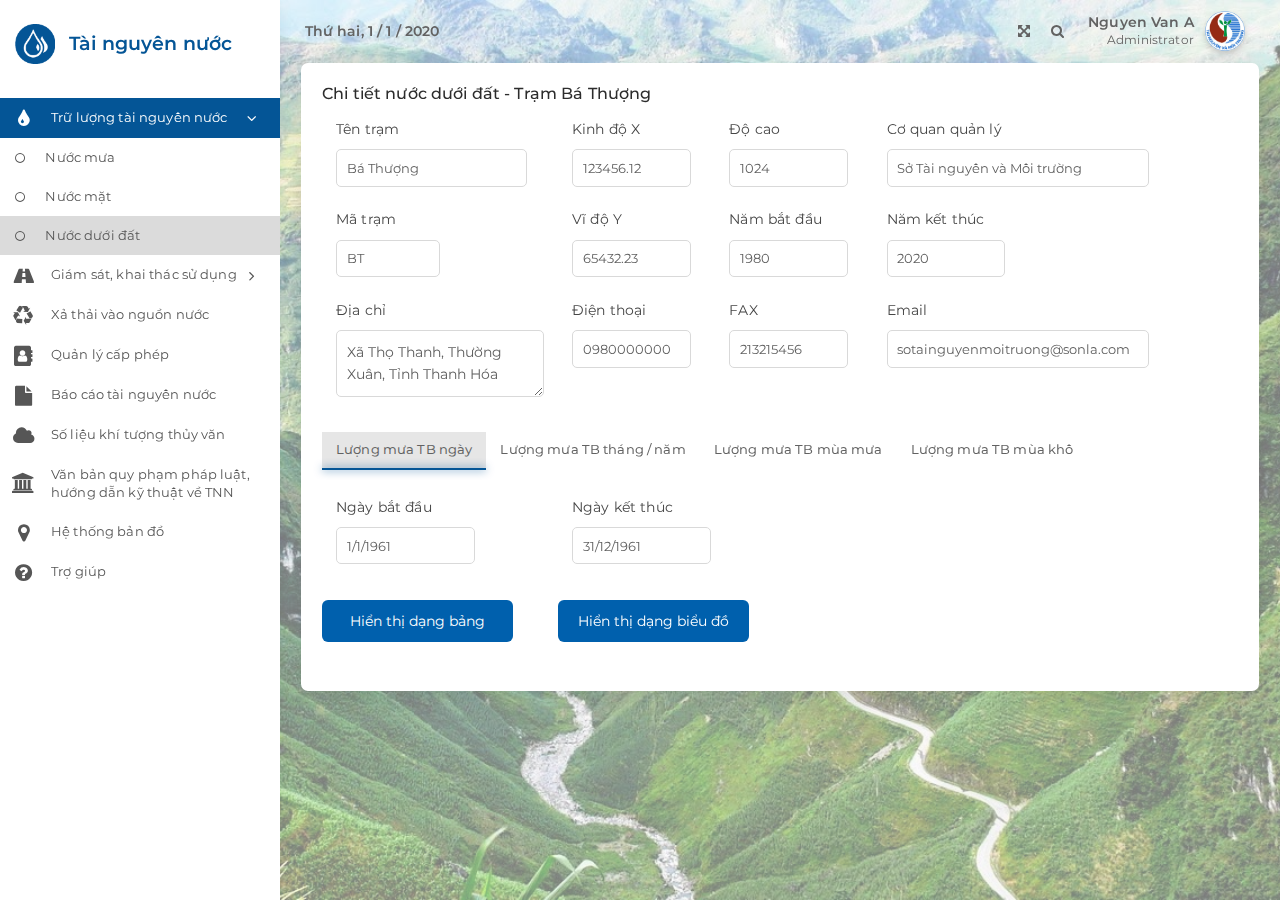
==== chi-tiet-nuoc-duoi-dat.html @ 254733c5 "Fix table, remove logo,..." ====
<html class="loaded" lang="en" data-textdirection="ltr" style="--vh:9px;"><!-- BEGIN: Head--><head>
    <meta http-equiv="Content-Type" content="text/html; charset=UTF-8">
    <meta http-equiv="X-UA-Compatible" content="IE=edge">
    <meta name="viewport" content="width=device-width, initial-scale=1.0, user-scalable=0, minimal-ui">
    <meta name="description" content="Vuexy admin is super flexible, powerful, clean &amp; modern responsive bootstrap 4 admin template with unlimited possibilities.">
    <meta name="keywords" content="admin template, Vuexy admin template, dashboard template, flat admin template, responsive admin template, web app">
    <meta name="author" content="PIXINVENT">
    <title>Tài nguyên nước | Hệ thống Quản lý giám sát, khai thác sử dụng tài nguyên và môi trường</title>
    <link rel="apple-touch-icon" href="./app-assets/images/ico/apple-icon-120.png">
    <link rel="shortcut icon" type="image/x-icon" href="./app-assets/images/ico/favicon.ico">
    <link href="https://fonts.googleapis.com/css?family=Montserrat:300,400,500,600" rel="stylesheet">

    <!-- BEGIN: Vendor CSS-->
    <link rel="stylesheet" type="text/css" href="./app-assets/vendors/css/vendors.min.css">
    <link rel="stylesheet" type="text/css" href="./app-assets/vendors/css/charts/apexcharts.css">
    <link rel="stylesheet" type="text/css" href="./app-assets/vendors/css/extensions/tether-theme-arrows.css">
    <link rel="stylesheet" type="text/css" href="./app-assets/vendors/css/extensions/tether.min.css">
    <link rel="stylesheet" type="text/css" href="./app-assets/vendors/css/extensions/shepherd-theme-default.css">
    <!-- END: Vendor CSS-->

    <!-- BEGIN: Theme CSS-->
    <link rel="stylesheet" type="text/css" href="./css/bootstrap.css">
    <link rel="stylesheet" type="text/css" href="./css/bootstrap-extended.css">
    <link rel="stylesheet" type="text/css" href="./css/colors.css">
    <link rel="stylesheet" type="text/css" href="./css/components.css">
    <link rel="stylesheet" type="text/css" href="./css/themes/dark-layout.css">
    <link rel="stylesheet" type="text/css" href="./css/themes/semi-dark-layout.css">

    <!-- BEGIN: Page CSS-->
    <link rel="stylesheet" type="text/css" href="./css/core/menu/menu-types/vertical-menu.css">
    <link rel="stylesheet" type="text/css" href="./css/core/colors/palette-gradient.css">
    <link rel="stylesheet" type="text/css" href="./css/pages/dashboard-analytics.css">
    <link rel="stylesheet" type="text/css" href="./css/pages/card-analytics.css">
    <link rel="stylesheet" type="text/css" href="./css/plugins/tour/tour.css">
    <!-- END: Page CSS-->

    <!-- BEGIN: Custom CSS-->
    <link rel="stylesheet" type="text/css" href="./assets/css/style.css">
    <!-- END: Custom CSS-->

    <!-- Fontawesome -->
    <link rel="stylesheet" href="https://cdnjs.cloudflare.com/ajax/libs/font-awesome/4.7.0/css/font-awesome.min.css">

    <style type="text/css">
        .main-menu-content:hover {
            overflow-y: overlay;
        }

        ::-webkit-scrollbar {
            width: 10px;
        }

        /* Handle */
        ::-webkit-scrollbar-thumb {
            background: gray;
            border-radius: 10px;
        }

        /* Handle on hover */
        ::-webkit-scrollbar-thumb:hover {
            background: gray;
        }

        .apexcharts-canvas {
            position: relative;
            user-select: none;
            /* cannot give overflow: hidden as it will crop tooltips which overflow outside chart area */
        }

        /* scrollbar is not visible by default for legend, hence forcing the visibility */
        .apexcharts-canvas ::-webkit-scrollbar {
            -webkit-appearance: none;
            width: 6px;
        }

        .apexcharts-canvas ::-webkit-scrollbar-thumb {
            border-radius: 4px;
            background-color: rgba(0, 0, 0, .5);
            box-shadow: 0 0 1px rgba(255, 255, 255, .5);
            -webkit-box-shadow: 0 0 1px rgba(255, 255, 255, .5);
        }

        .apexcharts-canvas.dark {
            background: #343F57;
        }

        .apexcharts-inner {
            position: relative;
        }

        .legend-mouseover-inactive {
            transition: 0.15s ease all;
            opacity: 0.20;
        }

        .apexcharts-series-collapsed {
            opacity: 0;
        }

        .apexcharts-gridline,
        .apexcharts-text {
            pointer-events: none;
        }

        .apexcharts-tooltip {
            border-radius: 5px;
            box-shadow: 2px 2px 6px -4px #999;
            cursor: default;
            font-size: 14px;
            left: 62px;
            opacity: 0;
            pointer-events: none;
            position: absolute;
            top: 20px;
            overflow: hidden;
            white-space: nowrap;
            z-index: 12;
            transition: 0.15s ease all;
        }

        .apexcharts-tooltip.light {
            border: 1px solid #e3e3e3;
            background: rgba(255, 255, 255, 0.96);
        }

        .apexcharts-tooltip.dark {
            color: #fff;
            background: rgba(30, 30, 30, 0.8);
        }

        .apexcharts-tooltip * {
            font-family: inherit;
        }

        .apexcharts-tooltip .apexcharts-marker,
        .apexcharts-area-series .apexcharts-area,
        .apexcharts-line {
            pointer-events: none;
        }

        .apexcharts-tooltip.active {
            opacity: 1;
            transition: 0.15s ease all;
        }

        .apexcharts-tooltip-title {
            padding: 6px;
            font-size: 15px;
            margin-bottom: 4px;
        }

        .apexcharts-tooltip.light .apexcharts-tooltip-title {
            background: #ECEFF1;
            border-bottom: 1px solid #ddd;
        }

        .apexcharts-tooltip.dark .apexcharts-tooltip-title {
            background: rgba(0, 0, 0, 0.7);
            border-bottom: 1px solid #333;
        }

        .apexcharts-tooltip-text-value,
        .apexcharts-tooltip-text-z-value {
            display: inline-block;
            font-weight: 600;
            margin-left: 5px;
        }

        .apexcharts-tooltip-text-z-label:empty,
        .apexcharts-tooltip-text-z-value:empty {
            display: none;
        }

        .apexcharts-tooltip-text-value,
        .apexcharts-tooltip-text-z-value {
            font-weight: 600;
        }

        .apexcharts-tooltip-marker {
            width: 12px;
            height: 12px;
            position: relative;
            top: 0px;
            margin-right: 10px;
            border-radius: 50%;
        }

        .apexcharts-tooltip-series-group {
            padding: 0 10px;
            display: none;
            text-align: left;
            justify-content: left;
            align-items: center;
        }

        .apexcharts-tooltip-series-group.active .apexcharts-tooltip-marker {
            opacity: 1;
        }

        .apexcharts-tooltip-series-group.active,
        .apexcharts-tooltip-series-group:last-child {
            padding-bottom: 4px;
        }

        .apexcharts-tooltip-series-group-hidden {
            opacity: 0;
            height: 0;
            line-height: 0;
            padding: 0 !important;
        }

        .apexcharts-tooltip-y-group {
            padding: 6px 0 5px;
        }

        .apexcharts-tooltip-candlestick {
            padding: 4px 8px;
        }

        .apexcharts-tooltip-candlestick>div {
            margin: 4px 0;
        }

        .apexcharts-tooltip-candlestick span.value {
            font-weight: bold;
        }

        .apexcharts-tooltip-rangebar {
            padding: 5px 8px;
        }

        .apexcharts-tooltip-rangebar .category {
            font-weight: 600;
            color: #777;
        }

        .apexcharts-tooltip-rangebar .series-name {
            font-weight: bold;
            display: block;
            margin-bottom: 5px;
        }

        .apexcharts-xaxistooltip {
            opacity: 0;
            padding: 9px 10px;
            pointer-events: none;
            color: #373d3f;
            font-size: 13px;
            text-align: center;
            border-radius: 2px;
            position: absolute;
            z-index: 10;
            background: #ECEFF1;
            border: 1px solid #90A4AE;
            transition: 0.15s ease all;
        }

        .apexcharts-xaxistooltip.dark {
            background: rgba(0, 0, 0, 0.7);
            border: 1px solid rgba(0, 0, 0, 0.5);
            color: #fff;
        }

        .apexcharts-xaxistooltip:after,
        .apexcharts-xaxistooltip:before {
            left: 50%;
            border: solid transparent;
            content: " ";
            height: 0;
            width: 0;
            position: absolute;
            pointer-events: none;
        }

        .apexcharts-xaxistooltip:after {
            border-color: rgba(236, 239, 241, 0);
            border-width: 6px;
            margin-left: -6px;
        }

        .apexcharts-xaxistooltip:before {
            border-color: rgba(144, 164, 174, 0);
            border-width: 7px;
            margin-left: -7px;
        }

        .apexcharts-xaxistooltip-bottom:after,
        .apexcharts-xaxistooltip-bottom:before {
            bottom: 100%;
        }

        .apexcharts-xaxistooltip-top:after,
        .apexcharts-xaxistooltip-top:before {
            top: 100%;
        }

        .apexcharts-xaxistooltip-bottom:after {
            border-bottom-color: #ECEFF1;
        }

        .apexcharts-xaxistooltip-bottom:before {
            border-bottom-color: #90A4AE;
        }

        .apexcharts-xaxistooltip-bottom.dark:after {
            border-bottom-color: rgba(0, 0, 0, 0.5);
        }

        .apexcharts-xaxistooltip-bottom.dark:before {
            border-bottom-color: rgba(0, 0, 0, 0.5);
        }

        .apexcharts-xaxistooltip-top:after {
            border-top-color: #ECEFF1
        }

        .apexcharts-xaxistooltip-top:before {
            border-top-color: #90A4AE;
        }

        .apexcharts-xaxistooltip-top.dark:after {
            border-top-color: rgba(0, 0, 0, 0.5);
        }

        .apexcharts-xaxistooltip-top.dark:before {
            border-top-color: rgba(0, 0, 0, 0.5);
        }


        .apexcharts-xaxistooltip.active {
            opacity: 1;
            transition: 0.15s ease all;
        }

        .apexcharts-yaxistooltip {
            opacity: 0;
            padding: 4px 10px;
            pointer-events: none;
            color: #373d3f;
            font-size: 13px;
            text-align: center;
            border-radius: 2px;
            position: absolute;
            z-index: 10;
            background: #ECEFF1;
            border: 1px solid #90A4AE;
        }

        .apexcharts-yaxistooltip.dark {
            background: rgba(0, 0, 0, 0.7);
            border: 1px solid rgba(0, 0, 0, 0.5);
            color: #fff;
        }

        .apexcharts-yaxistooltip:after,
        .apexcharts-yaxistooltip:before {
            top: 50%;
            border: solid transparent;
            content: " ";
            height: 0;
            width: 0;
            position: absolute;
            pointer-events: none;
        }

        .apexcharts-yaxistooltip:after {
            border-color: rgba(236, 239, 241, 0);
            border-width: 6px;
            margin-top: -6px;
        }

        .apexcharts-yaxistooltip:before {
            border-color: rgba(144, 164, 174, 0);
            border-width: 7px;
            margin-top: -7px;
        }

        .apexcharts-yaxistooltip-left:after,
        .apexcharts-yaxistooltip-left:before {
            left: 100%;
        }

        .apexcharts-yaxistooltip-right:after,
        .apexcharts-yaxistooltip-right:before {
            right: 100%;
        }

        .apexcharts-yaxistooltip-left:after {
            border-left-color: #ECEFF1;
        }

        .apexcharts-yaxistooltip-left:before {
            border-left-color: #90A4AE;
        }

        .apexcharts-yaxistooltip-left.dark:after {
            border-left-color: rgba(0, 0, 0, 0.5);
        }

        .apexcharts-yaxistooltip-left.dark:before {
            border-left-color: rgba(0, 0, 0, 0.5);
        }

        .apexcharts-yaxistooltip-right:after {
            border-right-color: #ECEFF1;
        }

        .apexcharts-yaxistooltip-right:before {
            border-right-color: #90A4AE;
        }

        .apexcharts-yaxistooltip-right.dark:after {
            border-right-color: rgba(0, 0, 0, 0.5);
        }

        .apexcharts-yaxistooltip-right.dark:before {
            border-right-color: rgba(0, 0, 0, 0.5);
        }

        .apexcharts-yaxistooltip.active {
            opacity: 1;
        }

        .apexcharts-yaxistooltip-hidden {
            display: none;
        }

        .apexcharts-xcrosshairs,
        .apexcharts-ycrosshairs {
            pointer-events: none;
            opacity: 0;
            transition: 0.15s ease all;
        }

        .apexcharts-xcrosshairs.active,
        .apexcharts-ycrosshairs.active {
            opacity: 1;
            transition: 0.15s ease all;
        }

        .apexcharts-ycrosshairs-hidden {
            opacity: 0;
        }

        .apexcharts-zoom-rect {
            pointer-events: none;
        }

        .apexcharts-selection-rect {
            cursor: move;
        }

        .svg_select_points,
        .svg_select_points_rot {
            opacity: 0;
            visibility: hidden;
        }

        .svg_select_points_l,
        .svg_select_points_r {
            cursor: ew-resize;
            opacity: 1;
            visibility: visible;
            fill: #888;
        }

        .apexcharts-canvas.zoomable .hovering-zoom {
            cursor: crosshair
        }

        .apexcharts-canvas.zoomable .hovering-pan {
            cursor: move
        }

        .apexcharts-xaxis,
        .apexcharts-yaxis {
            pointer-events: none;
        }

        .apexcharts-zoom-icon,
        .apexcharts-zoom-in-icon,
        .apexcharts-zoom-out-icon,
        .apexcharts-reset-zoom-icon,
        .apexcharts-pan-icon,
        .apexcharts-selection-icon,
        .apexcharts-menu-icon,
        .apexcharts-toolbar-custom-icon {
            cursor: pointer;
            width: 20px;
            height: 20px;
            line-height: 24px;
            color: #6E8192;
            text-align: center;
        }


        .apexcharts-zoom-icon svg,
        .apexcharts-zoom-in-icon svg,
        .apexcharts-zoom-out-icon svg,
        .apexcharts-reset-zoom-icon svg,
        .apexcharts-menu-icon svg {
            fill: #6E8192;
        }

        .apexcharts-selection-icon svg {
            fill: #444;
            transform: scale(0.76)
        }

        .dark .apexcharts-zoom-icon svg,
        .dark .apexcharts-zoom-in-icon svg,
        .dark .apexcharts-zoom-out-icon svg,
        .dark .apexcharts-reset-zoom-icon svg,
        .dark .apexcharts-pan-icon svg,
        .dark .apexcharts-selection-icon svg,
        .dark .apexcharts-menu-icon svg,
        .dark .apexcharts-toolbar-custom-icon svg {
            fill: #f3f4f5;
        }

        .apexcharts-canvas .apexcharts-zoom-icon.selected svg,
        .apexcharts-canvas .apexcharts-selection-icon.selected svg,
        .apexcharts-canvas .apexcharts-reset-zoom-icon.selected svg {
            fill: #008FFB;
        }

        .light .apexcharts-selection-icon:not(.selected):hover svg,
        .light .apexcharts-zoom-icon:not(.selected):hover svg,
        .light .apexcharts-zoom-in-icon:hover svg,
        .light .apexcharts-zoom-out-icon:hover svg,
        .light .apexcharts-reset-zoom-icon:hover svg,
        .light .apexcharts-menu-icon:hover svg {
            fill: #333;
        }

        .apexcharts-selection-icon,
        .apexcharts-menu-icon {
            position: relative;
        }

        .apexcharts-reset-zoom-icon {
            margin-left: 5px;
        }

        .apexcharts-zoom-icon,
        .apexcharts-reset-zoom-icon,
        .apexcharts-menu-icon {
            transform: scale(0.85);
        }

        .apexcharts-zoom-in-icon,
        .apexcharts-zoom-out-icon {
            transform: scale(0.7)
        }

        .apexcharts-zoom-out-icon {
            margin-right: 3px;
        }

        .apexcharts-pan-icon {
            transform: scale(0.62);
            position: relative;
            left: 1px;
            top: 0px;
        }

        .apexcharts-pan-icon svg {
            fill: #fff;
            stroke: #6E8192;
            stroke-width: 2;
        }

        .apexcharts-pan-icon.selected svg {
            stroke: #008FFB;
        }

        .apexcharts-pan-icon:not(.selected):hover svg {
            stroke: #333;
        }

        .apexcharts-toolbar {
            position: absolute;
            z-index: 11;
            top: 0px;
            right: 3px;
            max-width: 176px;
            text-align: right;
            border-radius: 3px;
            padding: 0px 6px 2px 6px;
            display: flex;
            justify-content: space-between;
            align-items: center;
        }

        .apexcharts-toolbar svg {
            pointer-events: none;
        }

        .apexcharts-menu {
            background: #fff;
            position: absolute;
            top: 100%;
            border: 1px solid #ddd;
            border-radius: 3px;
            padding: 3px;
            right: 10px;
            opacity: 0;
            min-width: 110px;
            transition: 0.15s ease all;
            pointer-events: none;
        }

        .apexcharts-menu.open {
            opacity: 1;
            pointer-events: all;
            transition: 0.15s ease all;
        }

        .apexcharts-menu-item {
            padding: 6px 7px;
            font-size: 12px;
            cursor: pointer;
        }

        .light .apexcharts-menu-item:hover {
            background: #eee;
        }

        .dark .apexcharts-menu {
            background: rgba(0, 0, 0, 0.7);
            color: #fff;
        }

        @media screen and (min-width: 768px) {
            .apexcharts-toolbar {
                /*opacity: 0;*/
            }

            .apexcharts-canvas:hover .apexcharts-toolbar {
                opacity: 1;
            }
        }

        .apexcharts-datalabel.hidden {
            opacity: 0;
        }

        .apexcharts-pie-label,
        .apexcharts-datalabel,
        .apexcharts-datalabel-label,
        .apexcharts-datalabel-value {
            cursor: default;
            pointer-events: none;
        }

        .apexcharts-pie-label-delay {
            opacity: 0;
            animation-name: opaque;
            animation-duration: 0.3s;
            animation-fill-mode: forwards;
            animation-timing-function: ease;
        }

        .apexcharts-canvas .hidden {
            opacity: 0;
        }

        .apexcharts-hide .apexcharts-series-points {
            opacity: 0;
        }

        .apexcharts-area-series .apexcharts-series-markers .apexcharts-marker.no-pointer-events,
        .apexcharts-line-series .apexcharts-series-markers .apexcharts-marker.no-pointer-events,
        .apexcharts-radar-series path,
        .apexcharts-radar-series polygon {
            pointer-events: none;
        }

        /* markers */

        .apexcharts-marker {
            transition: 0.15s ease all;
        }

        @keyframes opaque {
            0% {
                opacity: 0;
            }

            100% {
                opacity: 1;
            }
        }
    </style>
    <style type="text/css">
        @keyframes resizeanim {
            from {
                opacity: 0;
            }

            to {
                opacity: 0;
            }
        }

        .resize-triggers {
            animation: 1ms resizeanim;
            visibility: hidden;
            opacity: 0;
        }

        .resize-triggers,
        .resize-triggers>div,
        .contract-trigger:before {
            content: " ";
            display: block;
            position: absolute;
            top: 0;
            left: 0;
            height: 100%;
            width: 100%;
            overflow: hidden;
        }

        .resize-triggers>div {
            background: #eee;
            overflow: auto;
        }

        .contract-trigger:before {
            width: 200%;
            height: 200%;
        }
    </style>
<!-- Code injected by live-server -->
<script type="text/javascript">
	// <![CDATA[  <-- For SVG support
	if ('WebSocket' in window) {
		(function () {
			function refreshCSS() {
				var sheets = [].slice.call(document.getElementsByTagName("link"));
				var head = document.getElementsByTagName("head")[0];
				for (var i = 0; i < sheets.length; ++i) {
					var elem = sheets[i];
					var parent = elem.parentElement || head;
					parent.removeChild(elem);
					var rel = elem.rel;
					if (elem.href && typeof rel != "string" || rel.length == 0 || rel.toLowerCase() == "stylesheet") {
						var url = elem.href.replace(/(&|\?)_cacheOverride=\d+/, '');
						elem.href = url + (url.indexOf('?') >= 0 ? '&' : '?') + '_cacheOverride=' + (new Date().valueOf());
					}
					parent.appendChild(elem);
				}
			}
			var protocol = window.location.protocol === 'http:' ? 'ws://' : 'wss://';
			var address = protocol + window.location.host + window.location.pathname + '/ws';
			var socket = new WebSocket(address);
			socket.onmessage = function (msg) {
				if (msg.data == 'reload') window.location.reload();
				else if (msg.data == 'refreshcss') refreshCSS();
			};
			if (sessionStorage && !sessionStorage.getItem('IsThisFirstTime_Log_From_LiveServer')) {
				console.log('Live reload enabled.');
				sessionStorage.setItem('IsThisFirstTime_Log_From_LiveServer', true);
			}
		})();
	}
	else {
		console.error('Upgrade your browser. This Browser is NOT supported WebSocket for Live-Reloading.');
	}
	// ]]>
</script></head>
<!-- END: Head-->

<!-- BEGIN: Body-->

<body class="vertical-layout 2-columns navbar-floating footer-static shepherd-active pace-done menu-expanded vertical-menu-modern" data-open="click" data-menu="vertical-menu-modern" data-col="2-columns" data-gr-c-s-loaded="true" data-shepherd-active-tour="tour--1" data-shepherd-step="step-1" cz-shortcut-listen="true"><div class="pace  pace-inactive"><div class="pace-progress" data-progress-text="100%" data-progress="99" style="transform: translate3d(100%, 0px, 0px);">
  <div class="pace-progress-inner"></div>
</div>
<div class="pace-activity"></div></div>
    <div class="pace  pace-inactive">
        <div class="pace-progress" data-progress-text="100%" data-progress="99" style="transform: translate3d(100%, 0px, 0px);">
            <div class="pace-progress-inner"></div>
        </div>
        <div class="pace-activity"></div>
    </div>

    <!-- BEGIN: Header-->
    <nav class="header-navbar navbar-expand-lg navbar navbar-with-menu floating-nav navbar-light navbar-shadow">
        <div class="navbar-wrapper">
            <div class="navbar-container content">
                <div class="navbar-collapse" id="navbar-mobile">
                    <div class="mr-auto float-left bookmark-wrapper d-flex align-items-center">
                        <ul class="nav navbar-nav">
                            <div class="user-nav d-sm-flex d-none">
                                <span class="user-name text-bold-600">Thứ hai, 1 / 1 / 2020</span>
                            </div>
                        </ul>
                    </div>
                    <ul class="nav navbar-nav float-right">
                        <li class="nav-item d-none d-lg-block"><a class="nav-link nav-link-expand"><i class="fa fa-arrows-alt" aria-hidden="true"></i></a></li>
                        <li class="nav-item nav-search"><a class="nav-link nav-link-search"><i class="fa fa-search" aria-hidden="true"></i></a>
                            <div class="search-input">
                                <div class="search-input-icon"><i class="feather icon-search primary"></i></div>
                                <input class="input" type="text" placeholder="Explore Vuexy..." tabindex="-1" data-search="template-list">
                                <div class="search-input-close"><i class="feather icon-x"></i></div>
                                <ul class="search-list search-list-main ps">
                                    <div class="ps__rail-x" style="left: 0px; bottom: 0px;">
                                        <div class="ps__thumb-x" tabindex="0" style="left: 0px; width: 0px;"></div>
                                    </div>
                                    <div class="ps__rail-y" style="top: 0px; right: 0px;">
                                        <div class="ps__thumb-y" tabindex="0" style="top: 0px; height: 0px;"></div>
                                    </div>
                                <div class="ps__rail-x" style="left: 0px; bottom: 0px;"><div class="ps__thumb-x" tabindex="0" style="left: 0px; width: 0px;"></div></div><div class="ps__rail-y" style="top: 0px; right: 0px;"><div class="ps__thumb-y" tabindex="0" style="top: 0px; height: 0px;"></div></div></ul>
                            </div>
                        </li>
                        <li class="dropdown dropdown-user nav-item"><a class="dropdown-toggle nav-link dropdown-user-link" href="#" data-toggle="dropdown">
                                <div class="user-nav d-sm-flex d-none"><span class="user-name text-bold-600">Nguyen Van
                                        A</span><span class="user-status">Administrator</span></div><span><img class="round" src="./images/logo-tnmt.png" alt="avatar" height="40" width="40"></span>
                            </a>
                            <div class="dropdown-menu dropdown-menu-right"><a class="dropdown-item" href="page-user-profile.html"><i class="feather icon-user"></i> Edit Profile</a><a class="dropdown-item" href="app-email.html"><i class="feather icon-mail"></i> My
                                    Inbox</a><a class="dropdown-item" href="app-todo.html"><i class="feather icon-check-square"></i> Task</a><a class="dropdown-item" href="app-chat.html"><i class="feather icon-message-square"></i> Chats</a>
                                <div class="dropdown-divider"></div><a class="dropdown-item" href="auth-login.html"><i class="feather icon-power"></i> Logout</a>
                            </div>
                        </li>
                    </ul>
                </div>
            </div>
        </div>
    </nav>
    <!-- END: Header-->


    <!-- BEGIN: Main Menu-->
    <div class="main-menu menu-fixed menu-light menu-accordion menu-shadow expanded" data-scroll-to-active="true" style="touch-action: none; user-select: none; -webkit-user-drag: none; -webkit-tap-highlight-color: rgba(0, 0, 0, 0);">
        <div class="navbar-header expanded">
            <ul class="nav navbar-nav flex-row">
                <li class="nav-item mr-auto"><a class="navbar-brand" href="tai-nguyen-nuoc.html">
                        <div class="brand-logo"></div>
                        <h2 class="brand-text mb-0">Tài nguyên nước</h2>
                    </a></li>
            </ul>
        </div>
        <div class="shadow-bottom"></div>
        <div class="main-menu-content ps ps--active-y">
            <ul class="navigation navigation-main mt-2" id="main-menu-navigation" data-menu="menu-navigation">
                <li class="nav-item has-sub active open">
                    <a href="#"><i class="fa fa-tint" aria-hidden="true"></i><span class="menu-title" data-i18n="Chat">Trữ lượng tài nguyên nước</span></a>
                    <ul class="menu-content">
                        <li class="is-shown"><a href="tru-luong-tai-nguyen-nuoc-mua.html"><i class="feather icon-circle"></i><span class="menu-item" data-i18n="Shop">Nước mưa</span></a>
                        </li>
                        <li class="is-shown"><a href="tru-luong-tai-nguyen-nuoc-mat.html"><i class="feather icon-circle"></i><span class="menu-item" data-i18n="Details">Nước mặt</span></a>
                        </li>
                        <li class="is-shown active"><a href="tru-luong-tai-nguyen-nuoc-duoi-dat.html"><i class="feather icon-circle"></i><span class="menu-item" data-i18n="Wish List">Nước dưới đất</span></a>
                        </li>
                    </ul>
                </li>
                <li class="nav-item has-sub">
                    <a href="#"><i class="fa fa-road" aria-hidden="true"></i><span class="menu-title" data-i18n="Email">Giám sát, khai thác sử dụng</span></a>
                    <ul class="menu-content">
                        <li class="is-shown"><a href="#"><i class="feather icon-circle"></i><span class="menu-item" data-i18n="Shop">Sub menu 1</span></a>
                        </li>
                        <li class="is-shown"><a href="#"><i class="feather icon-circle"></i><span class="menu-item" data-i18n="Details">Sub menu 2</span></a>
                        </li>
                        <li class="is-shown"><a href="#"><i class="feather icon-circle"></i><span class="menu-item" data-i18n="Wish List">Sub menu 3</span></a>
                        </li>
                    </ul>
                </li>
                <li class="nav-item"><a href="app-calender.html"><i class="fa fa-recycle" aria-hidden="true"></i><span class="menu-title" data-i18n="Calender">Xả thải vào nguồn nước</span></a>
                </li>
                <li class="nav-item"><a href="colors.html"><i class="fa fa-address-book" aria-hidden="true"></i><span class="menu-title" data-i18n="Colors">Quản lý cấp phép</span></a>
                </li>
                <li class="nav-item"><a href="form-layout.html"><i class="fa fa-file" aria-hidden="true"></i><span class="menu-title" data-i18n="Form Layout">Báo cáo tài nguyên nước</span></a>
                </li>
                <li class="nav-item"><a href="form-wizard.html"><i class="fa fa-cloud" aria-hidden="true"></i><span class="menu-title" data-i18n="Form Wizard">Số liệu khí tượng thủy văn</span></a>
                </li>
                <li class="nav-item"><a href="form-validation.html"><i class="fa fa-university" aria-hidden="true" style="line-height: 35px;"></i><span class="menu-title" data-i18n="Form Validation">Văn bản quy phạm pháp luật,<br> hướng dẫn kỹ thuật về TNN</span></a>
                </li>
                <li class="nav-item"><a href="form-wizard.html"><i class="fa fa-map-marker" aria-hidden="true"></i><span class="menu-title" data-i18n="Form Wizard">Hệ thống bản đồ</span></a>
                </li>
                <li class="nav-item"><a href="form-wizard.html"><i class="fa fa-question-circle" aria-hidden="true"></i><span class="menu-title" data-i18n="Form Wizard">Trợ giúp</span></a>
                </li>
            </ul>
        <div class="ps__rail-x" style="left: 0px; bottom: 0px;"><div class="ps__thumb-x" tabindex="0" style="left: 0px; width: 0px;"></div></div><div class="ps__rail-y" style="top: 0px; height: 816px; right: 0px;"><div class="ps__thumb-y" tabindex="0" style="top: 0px; height: 258px;"></div></div></div>
    </div>
    <!-- END: Main Menu-->

    <!-- BEGIN: Content-->
    <div class="app-content content">
        <div class="content-overlay"></div>
        <div class="header-navbar-shadow"></div>
        <div class="content-wrapper">
            <div class="content-header row">
            </div>
            <div class="content-body">
                <!-- Dashboard Analytics Start -->
                <section id="dashboard-analytics">
                    <div class="row">
                        <div class="col-lg-12 col-md-12 col-sm-12">
                            <div class="card">
                                <div class="card-content">
                                    <div class="card-body">
                                        <form action="">
                                            <h5>Chi tiết nước dưới đất - Trạm Bá Thượng</h5>
                                            <div class="row">
                                                <div class="mb-1 col-sm-3">
                                                    <label for="station-name" class="col-sm-12 col-form-label">Tên trạm</label>
                                                    <input type="text" class="form-control col-sm-11 ml-1" name="station-name" id="station-name" value="Bá Thượng">
                                                </div>
                                                <div class="mb-1 col-sm-2">
                                                    <label for="longtitude" class="col-sm-12 col-form-label">Kinh độ X</label>
                                                    <input type="text" class="form-control col-sm-11 ml-1" name="longtitude" id="longtitude" value="123456.12" required>
                                                </div>
                                                <div class="mb-1 col-sm-2">
                                                    <label for="station-height" class="col-sm-12 col-form-label">Độ cao </label>
                                                    <input type="text" class="form-control col-sm-11 ml-1" id="station-height" name="station-height" value="1024" required>
                                                </div>
                                                <div class="mb-1 col-sm-4">
                                                    <label for="station-manage" class="col-sm-12 col-form-label">Cơ quan quản lý </label>
                                                    <input type="text" class="form-control col-sm-11 ml-1" id="station-manage" name="station-manage" value="Sở Tài nguyên và Môi trường" required>
                                                </div>
                                            </div>
                                            <div class="row">
                                                <div class="mb-1 col-sm-3">
                                                    <label for="station-id" class="col-sm-12 col-form-label">Mã trạm</label>
                                                    <input type="text" class="form-control col-sm-6 ml-1" name="station-id" id="station-id" value="BT">
                                                </div>
                                                <div class="mb-1 col-sm-2">
                                                    <label for="latitude" class="col-sm-12 col-form-label">Vĩ độ Y</label>
                                                    <input type="text" class="form-control col-sm-11 ml-1" name="latitude" id="latitude" value="65432.23" required>
                                                </div>
                                                <div class="mb-1 col-sm-2">
                                                    <label for="start-year" class="col-sm-12 col-form-label">Năm bắt đầu</label>
                                                    <input type="text" class="form-control col-sm-11 ml-1" id="start-year" name="start-year" value="1980" required>
                                                </div>
                                                <div class="mb-1 col-sm-2">
                                                    <label for="end-year" class="col-sm-12 col-form-label">Năm kết thúc</label>
                                                    <input type="text" class="form-control col-sm-11 ml-1" id="end-year" name="end-year" value="2020" required>
                                                </div>
                                            </div>

                                            <div class="row">
                                                <div class="mb-1 col-sm-3">
                                                    <label for="station-address" class="col-sm-12 col-form-label">Địa chỉ</label>
                                                    <textarea class="form-control col-sm-12 ml-1" name="station-address" id="station-address">Xã Thọ Thanh, Thường Xuân, Tỉnh Thanh Hóa</textarea>
                                                </div>
                                                <div class="mb-1 col-sm-2">
                                                    <label for="station-phone" class="col-sm-12 col-form-label">Điện thoại</label>
                                                    <input type="text" class="form-control col-sm-11 ml-1" name="station-phone" id="station-phone" value="0980000000" required>
                                                </div>
                                                <div class="mb-1 col-sm-2">
                                                    <label for="station-fax" class="col-sm-12 col-form-label">FAX</label>
                                                    <input type="text" class="form-control col-sm-11 ml-1" id="station-fax" name="station-fax" value="213215456" required>
                                                </div>
                                                <div class="mb-1 col-sm-4">
                                                    <label for="station-email" class="col-sm-12 col-form-label">Email</label>
                                                    <input type="text" class="form-control col-sm-11 ml-1" id="station-email" name="station-email" value="sotainguyenmoitruong@sonla.com" required>
                                                </div>
                                            </div>
                                            
                                            <ul class="nav nav-tabs my-2">
                                                <li class="nav-item">
                                                    <a href="#" class="nav-link active px-1">Lượng mưa TB ngày</a>
                                                </li>
                                                <li class="nav-item">
                                                    <a href="#" class="nav-link px-1">Lượng mưa TB tháng / năm</a>
                                                </li>
                                                <li class="nav-item">
                                                    <a href="#" class="nav-link px-1">Lượng mưa TB mùa mưa</a>
                                                </li>
                                                <li class="nav-item">
                                                    <a href="#" class="nav-link px-1">Lượng mưa TB mùa khô</a>
                                                </li>
                                            </ul>
                                            <div class="row">
                                                <div class="mb-1 col-sm-3">
                                                    <label for="avg-day-start" class="col-sm-10 col-form-label">Ngày bắt đầu</label>
                                                    <input type="datetime" class="form-control col-sm-8 ml-1" name="avg-day-start" id="avg-day-start" value="1/1/1961">
                                                </div>
                                                <div class="mb-1 col-sm-3">
                                                    <label for="avg-day-end" class="col-sm-10 col-form-label">Ngày kết thúc</label>
                                                    <input type="datetime" class="form-control col-sm-8 ml-1" name="avg-day-end" id="avg-day-end" value="31/12/1961" required>
                                                </div>
                                            </div>
                                            <div class="row">
                                                <div class="mb-1 col-sm-3">
                                                    <label for="avg-day-start" class="col-sm-10 col-form-label"></label>
                                                    <button type="button" title="Hiển thị dạng bảng" class="btn btn-primary col-sm-11 p-1 mr-1" data-toggle="modal" data-target="#modal-show-table">Hiển thị dạng bảng</button>
                                                    <!-- Modal -->
                                                    <div class="modal fade" id="modal-show-table" tabindex="-1" role="dialog" aria-labelledby="exampleModalCenterTitle" aria-hidden="true">
                                                        <div class="modal-dialog modal-dialog-centered mw-100 w-75" role="document">
                                                        <div class="modal-content">
                                                            <div class="modal-header">
                                                            <h5 class="modal-title" id="exampleModalLongTitle">Trạm Yên Châu từ ngày 1/1/1961 đến ngày 31/12/1961</h5>
                                                            <button type="button" class="close" data-dismiss="modal" aria-label="Close">
                                                                <span aria-hidden="true">&times;</span>
                                                            </button>
                                                            </div>
                                                            <div class="modal-body">
                                                                <form action="">
                                                                    <div class="row">
                                                                        <div class="col-sm-12">
                                                                            <table class="table table-striped table-bordered text-center table-detail-face-water">
                                                                                <thead>
                                                                                  <tr>
                                                                                    <th scope="col">Ngày</th>
                                                                                    <th scope="col">I</th>
                                                                                    <th scope="col">II</th>
                                                                                    <th scope="col">III</th>
                                                                                    <th scope="col">IV</th>
                                                                                    <th scope="col">V</th>
                                                                                    <th scope="col">VI</th>
                                                                                    <th scope="col">VII</th>
                                                                                    <th scope="col">VIII</th>
                                                                                    <th scope="col">IX</th>
                                                                                    <th scope="col">X</th>
                                                                                    <th scope="col">XI</th>
                                                                                    <th scope="col">XII</th>
                                                                                  </tr>
                                                                                </thead>
                                                                                <tbody>
                                                                                    <tr>
                                                                                        <th scope="row">1</th>
                                                                                        <td>1.1</td>
                                                                                        <td></td>
                                                                                        <td>0</td>
                                                                                        <td>1.6</td>
                                                                                        <td>0</td>
                                                                                        <td>7</td>
                                                                                        <td>2</td>
                                                                                        <td>0.4</td>
                                                                                        <td></td>
                                                                                        <td></td>
                                                                                        <td></td>
                                                                                        <td></td>

                                                                                    </tr>
                                                                                  <tr>
                                                                                    <th scope="row">2</th>
                                                                                    <td>4.1</td>
                                                                                    <td></td>
                                                                                    <td>0</td>
                                                                                    <td>1.6</td>
                                                                                    <td>0</td>
                                                                                    <td>7</td>
                                                                                    <td>2</td>
                                                                                    <td>0.4</td>
                                                                                    <td></td>
                                                                                    <td></td>
                                                                                    <td></td>
                                                                                    <td></td>
                                                                                  </tr>
                                                                                  <tr>
                                                                                    <th scope="row">3</th>
                                                                                    <td>1.1</td>
                                                                                    <td></td>
                                                                                    <td>0</td>
                                                                                    <td>1.9</td>
                                                                                    <td>0</td>
                                                                                    <td></td>
                                                                                    <td>2.2</td>
                                                                                    <td>0.4</td>
                                                                                    <td></td>
                                                                                    <td></td>
                                                                                    <td></td>
                                                                                    <td>1.8</td>
                                                                                  </tr>
                                                                                  <tr>
                                                                                    <th scope="row">4</th>
                                                                                    <td>1</td>
                                                                                    <td></td>
                                                                                    <td>0</td>
                                                                                    <td>1.6</td>
                                                                                    <td>0</td>
                                                                                    <td>5</td>
                                                                                    <td>2.2</td>
                                                                                    <td></td>
                                                                                    <td></td>
                                                                                    <td>1</td>
                                                                                    <td>2</td>
                                                                                    <td></td>
                                                                                  </tr>
                                                                                  <tr>
                                                                                    <th scope="row">5</th>
                                                                                    <td>2.1</td>
                                                                                    <td></td>
                                                                                    <td></td>
                                                                                    <td>1.6</td>
                                                                                    <td>0.8</td>
                                                                                    <td>2.4</td>
                                                                                    <td>0.2</td>
                                                                                    <td></td>
                                                                                    <td>2</td>
                                                                                    <td></td>
                                                                                    <td></td>
                                                                                    <td></td>
                                                                                  </tr>
                                                                                  <tr>
                                                                                    <th scope="row">6</th>
                                                                                    <td></td>
                                                                                    <td></td>
                                                                                    <td></td>
                                                                                    <td>1.6</td>
                                                                                    <td>0</td>
                                                                                    <td>7</td>
                                                                                    <td>2.2</td>
                                                                                    <td></td>
                                                                                    <td></td>
                                                                                    <td></td>
                                                                                    <td></td>
                                                                                    <td>3</td>
                                                                                  </tr>
                                                                                  <tr>
                                                                                    <th scope="row">7</th>
                                                                                    <td>1</td>
                                                                                    <td>1</td>
                                                                                    <td>0.3</td>
                                                                                    <td>6</td>
                                                                                    <td>0</td>
                                                                                    <td></td>
                                                                                    <td>2.2</td>
                                                                                    <td>0.4</td>
                                                                                    <td></td>
                                                                                    <td></td>
                                                                                    <td>0.3</td>
                                                                                    <td>6</td>
                                                                                  </tr>
                                                                                  <tr>
                                                                                    <th scope="row">8</th>
                                                                                    <td>1.1</td>
                                                                                    <td></td>
                                                                                    <td>0</td>
                                                                                    <td>1.6</td>
                                                                                    <td>0</td>
                                                                                    <td></td>
                                                                                    <td>2</td>
                                                                                    <td></td>
                                                                                    <td></td>
                                                                                    <td>0</td>
                                                                                    <td>6</td>
                                                                                    <td>6</td>
                                                                                  </tr>
                                                                                  <tr>
                                                                                    <th scope="row">9</th>
                                                                                    <td>2.1</td>
                                                                                    <td></td>
                                                                                    <td>0.9</td>
                                                                                    <td>6.1</td>
                                                                                    <td>0</td>
                                                                                    <td>4</td>
                                                                                    <td>2.2</td>
                                                                                    <td>0.4</td>
                                                                                    <td></td>
                                                                                    <td>3.3</td>
                                                                                    <td>1</td>
                                                                                    <td></td>
                                                                                  </tr>
                                                                                  <tr>
                                                                                    <th scope="row">10</th>
                                                                                    <td>2.1</td>
                                                                                    <td></td>
                                                                                    <td></td>
                                                                                    <td>6.1</td>
                                                                                    <td>0</td>
                                                                                    <td>4</td>
                                                                                    <td>2.2</td>
                                                                                    <td>0.4</td>
                                                                                    <td></td>
                                                                                    <td></td>
                                                                                    <td>2.5</td>
                                                                                    <td></td>
                                                                                  </tr>
                                                                                  <tr>
                                                                                    <th scope="row">11</th>
                                                                                    <td>2.1</td>
                                                                                    <td></td>
                                                                                    <td>0.9</td>
                                                                                    <td>6.1</td>
                                                                                    <td>0</td>
                                                                                    <td>4</td>
                                                                                    <td>2.2</td>
                                                                                    <td>0.4</td>
                                                                                    <td></td>
                                                                                    <td>3.3</td>
                                                                                    <td></td>
                                                                                    <td></td>
                                                                                  </tr>
                                                                                  <tr>
                                                                                    <th scope="row">12</th>
                                                                                    <td>2.1</td>
                                                                                    <td></td>
                                                                                    <td>0.9</td>
                                                                                    <td></td>
                                                                                    <td>0</td>
                                                                                    <td>4</td>
                                                                                    <td>2.2</td>
                                                                                    <td>0.4</td>
                                                                                    <td></td>
                                                                                    <td>3.3</td>
                                                                                    <td></td>
                                                                                    <td></td>
                                                                                  </tr>
                                                                                  <tr>
                                                                                    <th scope="row">13</th>
                                                                                    <td>2.1</td>
                                                                                    <td></td>
                                                                                    <td>0.9</td>
                                                                                    <td>6.1</td>
                                                                                    <td>0</td>
                                                                                    <td>4</td>
                                                                                    <td>2.2</td>
                                                                                    <td>0.4</td>
                                                                                    <td></td>
                                                                                    <td>3.3</td>
                                                                                    <td></td>
                                                                                    <td>3.6</td>
                                                                                  </tr>
                                                                                  <tr>
                                                                                    <th scope="row">14</th>
                                                                                    <td>2.1</td>
                                                                                    <td></td>
                                                                                    <td>0.9</td>
                                                                                    <td></td>
                                                                                    <td></td>
                                                                                    <td>4</td>
                                                                                    <td>2.2</td>
                                                                                    <td>0.4</td>
                                                                                    <td></td>
                                                                                    <td>3.3</td>
                                                                                    <td></td>
                                                                                    <td></td>
                                                                                  </tr>
                                                                                  <tr>
                                                                                    <th scope="row">15</th>
                                                                                    <td>2.1</td>
                                                                                    <td></td>
                                                                                    <td>0.9</td>
                                                                                    <td>6.1</td>
                                                                                    <td></td>
                                                                                    <td></td>
                                                                                    <td>2.2</td>
                                                                                    <td>0.4</td>
                                                                                    <td></td>
                                                                                    <td>3.3</td>
                                                                                    <td></td>
                                                                                    <td></td>
                                                                                  </tr>
                                                                                  <tr>
                                                                                    <th scope="row">16</th>
                                                                                    <td>2.1</td>
                                                                                    <td></td>
                                                                                    <td>0.9</td>
                                                                                    <td>6.1</td>
                                                                                    <td>0</td>
                                                                                    <td>4</td>
                                                                                    <td>2.2</td>
                                                                                    <td>0.4</td>
                                                                                    <td></td>
                                                                                    <td>3.3</td>
                                                                                    <td></td>
                                                                                    <td></td>
                                                                                  </tr>
                                                                                  <tr>
                                                                                    <th scope="row">17</th>
                                                                                    <td></td>
                                                                                    <td></td>
                                                                                    <td>0.9</td>
                                                                                    <td></td>
                                                                                    <td>0</td>
                                                                                    <td>4</td>
                                                                                    <td>2.2</td>
                                                                                    <td>0.4</td>
                                                                                    <td>8.8</td>
                                                                                    <td>3.3</td>
                                                                                    <td></td>
                                                                                    <td></td>
                                                                                  </tr>
                                                                                  <tr>
                                                                                    <th scope="row">18</th>
                                                                                    <td>2.1</td>
                                                                                    <td></td>
                                                                                    <td>0.9</td>
                                                                                    <td>6.1</td>
                                                                                    <td></td>
                                                                                    <td>4</td>
                                                                                    <td>2.2</td>
                                                                                    <td>0.4</td>
                                                                                    <td></td>
                                                                                    <td>3.3</td>
                                                                                    <td></td>
                                                                                    <td>0.9</td>
                                                                                  </tr>
                                                                                  <tr>
                                                                                    <th scope="row">19</th>
                                                                                    <td>1.1</td>
                                                                                    <td></td>
                                                                                    <td>0.9</td>
                                                                                    <td>6.1</td>
                                                                                    <td>0</td>
                                                                                    <td></td>
                                                                                    <td>2.2</td>
                                                                                    <td>0.4</td>
                                                                                    <td></td>
                                                                                    <td>3.3</td>
                                                                                    <td></td>
                                                                                    <td>0.9</td>
                                                                                  </tr>
                                                                                  <tr>
                                                                                    <th scope="row">20</th>
                                                                                    <td>2.1</td>
                                                                                    <td>0.2</td>
                                                                                    <td></td>
                                                                                    <td>6.1</td>
                                                                                    <td></td>
                                                                                    <td></td>
                                                                                    <td>2.2</td>
                                                                                    <td>0.4</td>
                                                                                    <td></td>
                                                                                    <td>3.3</td>
                                                                                    <td></td>
                                                                                    <td></td>
                                                                                  </tr>
                                                                                  <tr>
                                                                                    <th scope="row">21</th>
                                                                                    <td>2.1</td>
                                                                                    <td></td>
                                                                                    <td>0.2</td>
                                                                                    <td>6.1</td>
                                                                                    <td>0</td>
                                                                                    <td>4</td>
                                                                                    <td>1.2</td>
                                                                                    <td>0.4</td>
                                                                                    <td></td>
                                                                                    <td>3.3</td>
                                                                                    <td>2.2</td>
                                                                                    <td>2.2</td>
                                                                                  </tr>
                                                                                  <tr>
                                                                                    <th scope="row">22</th>
                                                                                    <td>2.1</td>
                                                                                    <td></td>
                                                                                    <td></td>
                                                                                    <td>6.1</td>
                                                                                    <td>0</td>
                                                                                    <td>4</td>
                                                                                    <td>2.2</td>
                                                                                    <td>0.7</td>
                                                                                    <td></td>
                                                                                    <td>3.3</td>
                                                                                    <td></td>
                                                                                    <td></td>
                                                                                  </tr>
                                                                                  <tr>
                                                                                    <th scope="row">23</th>
                                                                                    <td>2.1</td>
                                                                                    <td></td>
                                                                                    <td>0.9</td>
                                                                                    <td>6.1</td>
                                                                                    <td>0</td>
                                                                                    <td>4</td>
                                                                                    <td></td>
                                                                                    <td>0.6</td>
                                                                                    <td></td>
                                                                                    <td></td>
                                                                                    <td></td>
                                                                                    <td></td>
                                                                                  </tr>
                                                                                  <tr>
                                                                                    <th scope="row">24</th>
                                                                                    <td>1</td>
                                                                                    <td></td>
                                                                                    <td>0.9</td>
                                                                                    <td></td>
                                                                                    <td>0</td>
                                                                                    <td>4</td>
                                                                                    <td>2.2</td>
                                                                                    <td>0.4</td>
                                                                                    <td></td>
                                                                                    <td>3.3</td>
                                                                                    <td>4.7</td>
                                                                                    <td></td>
                                                                                  </tr>
                                                                                  <tr>
                                                                                    <th scope="row">25</th>
                                                                                    <td></td>
                                                                                    <td>1.1</td>
                                                                                    <td>0.9</td>
                                                                                    <td></td>
                                                                                    <td>0</td>
                                                                                    <td></td>
                                                                                    <td>2.2</td>
                                                                                    <td></td>
                                                                                    <td></td>
                                                                                    <td>2.5</td>
                                                                                    <td>0.6</td>
                                                                                    <td>0.8</td>
                                                                                  </tr>
                                                                                  <tr>
                                                                                    <th scope="row">26</th>
                                                                                    <td>2.1</td>
                                                                                    <td>0.3</td>
                                                                                    <td>0.9</td>
                                                                                    <td>6.1</td>
                                                                                    <td>0</td>
                                                                                    <td></td>
                                                                                    <td>2.2</td>
                                                                                    <td>0.4</td>
                                                                                    <td></td>
                                                                                    <td>3.3</td>
                                                                                    <td></td>
                                                                                    <td></td>
                                                                                  </tr>
                                                                                  <tr>
                                                                                    <th scope="row">27</th>
                                                                                    <td>2.1</td>
                                                                                    <td></td>
                                                                                    <td>0.9</td>
                                                                                    <td>6.1</td>
                                                                                    <td>0</td>
                                                                                    <td>4</td>
                                                                                    <td></td>
                                                                                    <td>0.4</td>
                                                                                    <td>1</td>
                                                                                    <td>3.3</td>
                                                                                    <td></td>
                                                                                    <td>1.1</td>
                                                                                  </tr>
                                                                                  <tr>
                                                                                    <th scope="row">28</th>
                                                                                    <td>2.1</td>
                                                                                    <td>1.4</td>
                                                                                    <td>0.9</td>
                                                                                    <td>6.1</td>
                                                                                    <td>0</td>
                                                                                    <td>5.6</td>
                                                                                    <td>2.2</td>
                                                                                    <td>0.4</td>
                                                                                    <td>1.1</td>
                                                                                    <td>3.3</td>
                                                                                    <td></td>
                                                                                    <td>2.2</td>
                                                                                  </tr>
                                                                                  <tr>
                                                                                    <th scope="row">29</th>
                                                                                    <td>2.1</td>
                                                                                    <td></td>
                                                                                    <td>0.9</td>
                                                                                    <td>6.1</td>
                                                                                    <td>0</td>
                                                                                    <td>4</td>
                                                                                    <td>2.2</td>
                                                                                    <td>0.9</td>
                                                                                    <td></td>
                                                                                    <td>3.3</td>
                                                                                    <td></td>
                                                                                    <td></td>
                                                                                  </tr>
                                                                                  <tr>
                                                                                    <th scope="row">30</th>
                                                                                    <td>2.1</td>
                                                                                    <td></td>
                                                                                    <td>0.9</td>
                                                                                    <td>6.1</td>
                                                                                    <td>0</td>
                                                                                    <td>4</td>
                                                                                    <td>2.2</td>
                                                                                    <td>0.4</td>
                                                                                    <td>4.1</td>
                                                                                    <td>3.3</td>
                                                                                    <td></td>
                                                                                    <td>0.9</td>
                                                                                  </tr>
                                                                                  <tr>
                                                                                    <th scope="row">31</th>
                                                                                    <td>2.1</td>
                                                                                    <td></td>
                                                                                    <td>0.9</td>
                                                                                    <td></td>
                                                                                    <td>0</td>
                                                                                    <td></td>
                                                                                    <td>2.2</td>
                                                                                    <td>0.4</td>
                                                                                    <td></td>
                                                                                    <td>3</td>
                                                                                    <td></td>
                                                                                    <td>4.2</td>
                                                                                  </tr>
                                                                                </tbody>
                                                                            </table>
                                                                        </div>
                                                                    </div>
                                                                    <div class="mb-1">
                                                                        <div class="md-1 d-flex">
                                                                            <span for="input-total-rain-amount" class="col-md-3 d-block">Tổng lượng mưa</span><span name="input-total-rain-amount" class="input-total-rain-amount">66.8</span>mm
                                                                        </div>
                                                                        <div class="d-flex">
                                                                            <span for="input-avg-rain" class="col-md-3 d-block">Trung bình mưa tháng</span><span name="input-avg-rain" class="input-avg-rain">46.6</span>mm
                                                                        </div>
                                                                        
                                                                    </div>
                                                                    <div class="d-flex justify-content-start mb-1">
                                                                        <button type="button" class="btn btn-primary">Thêm</button>
                                                                        <button type="button" class="btn btn-primary ml-1">Sửa</button>
                                                                    </div>
                                                                    <div class="d-flex justify-content-start">
                                                                        <button type="button" class="btn btn-success">Xuất EXCEL</button>
                                                                        <button type="button" class="btn btn-success ml-1">Xuất PDF</button>
                                                                    </div>
                                                                </form>
                                                            </div>
                                                            <div class="modal-footer">
                                                                <button type="button" class="btn btn-danger" data-dismiss="modal">Đóng</button>
                                                            </div>
                                                        </div>
                                                        </div>
                                                    </div>
                                                </div>
                                                <div class="mb-1 col-sm-3">
                                                    <label for="avg-day-start" class="col-sm-10 col-form-label"></label>
                                                    <button type="button" title="Hiển thị dạng biểu đồ" class="btn btn-primary col-sm-11 p-1 mr-1" data-toggle="modal" data-target="#modal-show-chart">Hiển thị dạng biểu đồ</button>
                                                    <!-- Modal -->
                                                    <div class="modal fade" id="modal-show-chart" tabindex="-1" role="dialog" aria-labelledby="exampleModalCenterTitle" aria-hidden="true">
                                                        <div class="modal-dialog modal-dialog-centered mw-100 w-75" role="document">
                                                        <div class="modal-content">
                                                            <div class="modal-header">
                                                            <h5 class="modal-title" id="exampleModalLongTitle">Trạm Yên Châu</h5>
                                                            <button type="button" class="close" data-dismiss="modal" aria-label="Close">
                                                                <span aria-hidden="true">&times;</span>
                                                            </button>
                                                            </div>
                                                            <div class="modal-body">
                                                                ...
                                                            </div>
                                                            <div class="modal-footer">
                                                            <button type="button" class="btn btn-danger" data-dismiss="modal">Đóng</button>
                                                            </div>
                                                        </div>
                                                        </div>
                                                    </div>
                                                </div>
                                            </div>
                                            

                                            
                                        </form>
                                    </div>
                                </div>
                            </div>
                        </div>
                    </div>
                </section>
                <!-- Dashboard Analytics end -->

            </div>
        </div>
    </div>
    <!-- END: Content-->

    <div class="sidenav-overlay" style="touch-action: pan-y; user-select: none; -webkit-user-drag: none; -webkit-tap-highlight-color: rgba(0, 0, 0, 0);">
    </div>
    <div class="drag-target" style="touch-action: pan-y; user-select: none; -webkit-user-drag: none; -webkit-tap-highlight-color: rgba(0, 0, 0, 0);">
    </div>

    <!-- BEGIN: Footer-->
    <footer class="footer footer-static footer-light">
        
    </footer>
    <!-- END: Footer-->


    <!-- BEGIN: Vendor JS-->
    <script src="./app-assets/vendors/js/vendors.min.js"></script>
    <!-- BEGIN Vendor JS-->

    <!-- BEGIN: Page Vendor JS-->
    <!-- <script src="./app-assets/vendors/js/charts/apexcharts.min.js"></script>
    <script src="./app-assets/vendors/js/extensions/tether.min.js"></script>
    <script src="./app-assets/vendors/js/extensions/shepherd.min.js"></script> -->
    <!-- END: Page Vendor JS-->

    <!-- BEGIN: Theme JS-->
    <script src="./app-assets/js/core/app-menu.js"></script>
    <script src="./app-assets/js/core/app.js"></script>
    <script src="./app-assets/js/scripts/components.js"></script>
    <!-- END: Theme JS-->

    <!-- BEGIN: Page JS-->
    <script src="./app-assets/js/scripts/pages/dashboard-analytics.js"></script>
    <!-- END: Page JS-->


    <!-- END: Body--></body><style id="igor_ext_nofollow">a[rel~='nofollow'],a[rel~='sponsored'],a[rel~='ugc']{outline:.14em dotted red !important;outline-offset:.2em;}a[rel~='nofollow'] img,a[rel~='sponsored'] img,a[rel~='ugc'] img{outline:2px dotted red !important;outline-offset:.2em;}</style></html>
---- app-assets/vendors/css/charts/apexcharts.css ----
.apexcharts-canvas {
  position: relative;
  user-select: none;
  /* cannot give overflow: hidden as it will crop tooltips which overflow outside chart area */
}

/* scrollbar is not visible by default for legend, hence forcing the visibility */
.apexcharts-canvas ::-webkit-scrollbar {
  -webkit-appearance: none;
  width: 6px;
}
.apexcharts-canvas ::-webkit-scrollbar-thumb {
  border-radius: 4px;
  background-color: rgba(0,0,0,.5);
  box-shadow: 0 0 1px rgba(255,255,255,.5);
  -webkit-box-shadow: 0 0 1px rgba(255,255,255,.5);
}
.apexcharts-canvas.dark {
  background: #343F57;
}

.apexcharts-inner {
  position: relative;
}

.legend-mouseover-inactive {
  transition: 0.15s ease all;
  opacity: 0.20;
}

.apexcharts-series-collapsed {
  opacity: 0;
}

.apexcharts-gridline, .apexcharts-text {
  pointer-events: none;
}

.apexcharts-tooltip {
  border-radius: 5px;
  box-shadow: 2px 2px 6px -4px #999;
  cursor: default;
  font-size: 14px;
  left: 62px;
  opacity: 0;
  pointer-events: none;
  position: absolute;
  top: 20px;
  overflow: hidden;
  white-space: nowrap;
  z-index: 12;
  transition: 0.15s ease all;
}
.apexcharts-tooltip.light {
  border: 1px solid #e3e3e3;
  background: rgba(255, 255, 255, 0.96);
}
.apexcharts-tooltip.dark {
  color: #fff;
  background: rgba(30,30,30, 0.8);
}
.apexcharts-tooltip * {
  font-family: inherit;
}

.apexcharts-tooltip .apexcharts-marker,
.apexcharts-area-series .apexcharts-area,
.apexcharts-line {
  pointer-events: none;
}

.apexcharts-tooltip.active {
  opacity: 1;
  transition: 0.15s ease all;
}

.apexcharts-tooltip-title {
  padding: 6px;
  font-size: 15px;
  margin-bottom: 4px;
}
.apexcharts-tooltip.light .apexcharts-tooltip-title {
  background: #ECEFF1;
  border-bottom: 1px solid #ddd;
}
.apexcharts-tooltip.dark .apexcharts-tooltip-title {
  background: rgba(0, 0, 0, 0.7);
  border-bottom: 1px solid #333;
}

.apexcharts-tooltip-text-value,
.apexcharts-tooltip-text-z-value {
  display: inline-block;
  font-weight: 600;
  margin-left: 5px;
}

.apexcharts-tooltip-text-z-label:empty,
.apexcharts-tooltip-text-z-value:empty {
  display: none;
}

.apexcharts-tooltip-text-value, 
.apexcharts-tooltip-text-z-value {
  font-weight: 600;
}

.apexcharts-tooltip-marker {
  width: 12px;
  height: 12px;
  position: relative;
  top: 0px;
  margin-right: 10px;
  border-radius: 50%;
}

.apexcharts-tooltip-series-group {
  padding: 0 10px;
  display: none;
  text-align: left;
  justify-content: left;
  align-items: center;
}

.apexcharts-tooltip-series-group.active .apexcharts-tooltip-marker {
  opacity: 1;
}
.apexcharts-tooltip-series-group.active, .apexcharts-tooltip-series-group:last-child {
  padding-bottom: 4px;
}
.apexcharts-tooltip-series-group-hidden {
  opacity: 0;
  height: 0;
  line-height: 0;
  padding: 0 !important;
}
.apexcharts-tooltip-y-group {
  padding: 6px 0 5px;
}
.apexcharts-tooltip-candlestick {
  padding: 4px 8px;
}
.apexcharts-tooltip-candlestick > div {
  margin: 4px 0;
}
.apexcharts-tooltip-candlestick span.value {
  font-weight: bold;
}

.apexcharts-tooltip-rangebar {
  padding: 5px 8px;
}

.apexcharts-tooltip-rangebar .category {
  font-weight: 600;
  color: #777;
}

.apexcharts-tooltip-rangebar .series-name {
  font-weight: bold;
  display: block;
  margin-bottom: 5px;
}

.apexcharts-xaxistooltip {
  opacity: 0;
  padding: 9px 10px;
  pointer-events: none;
  color: #373d3f;
  font-size: 13px;
  text-align: center;
  border-radius: 2px;
  position: absolute;
  z-index: 10;
	background: #ECEFF1;
  border: 1px solid #90A4AE;
  transition: 0.15s ease all;
}

.apexcharts-xaxistooltip.dark {
  background: rgba(0, 0, 0, 0.7);
  border: 1px solid rgba(0, 0, 0, 0.5);
  color: #fff;
}

.apexcharts-xaxistooltip:after, .apexcharts-xaxistooltip:before {
	left: 50%;
	border: solid transparent;
	content: " ";
	height: 0;
	width: 0;
	position: absolute;
	pointer-events: none;
}

.apexcharts-xaxistooltip:after {
	border-color: rgba(236, 239, 241, 0);
	border-width: 6px;
	margin-left: -6px;
}
.apexcharts-xaxistooltip:before {
	border-color: rgba(144, 164, 174, 0);
	border-width: 7px;
	margin-left: -7px;
}

.apexcharts-xaxistooltip-bottom:after, .apexcharts-xaxistooltip-bottom:before {
  bottom: 100%;
}

.apexcharts-xaxistooltip-top:after, .apexcharts-xaxistooltip-top:before {
  top: 100%;
}

.apexcharts-xaxistooltip-bottom:after {
  border-bottom-color: #ECEFF1;
}
.apexcharts-xaxistooltip-bottom:before {
  border-bottom-color: #90A4AE;
}

.apexcharts-xaxistooltip-bottom.dark:after {
  border-bottom-color: rgba(0, 0, 0, 0.5);
}
.apexcharts-xaxistooltip-bottom.dark:before {
  border-bottom-color: rgba(0, 0, 0, 0.5);
}

.apexcharts-xaxistooltip-top:after {
  border-top-color:#ECEFF1
}
.apexcharts-xaxistooltip-top:before {
  border-top-color: #90A4AE;
}
.apexcharts-xaxistooltip-top.dark:after {
  border-top-color:rgba(0, 0, 0, 0.5);
}
.apexcharts-xaxistooltip-top.dark:before {
  border-top-color: rgba(0, 0, 0, 0.5);
}


.apexcharts-xaxistooltip.active {
  opacity: 1;
  transition: 0.15s ease all;
}

.apexcharts-yaxistooltip {
  opacity: 0;
  padding: 4px 10px;
  pointer-events: none;
  color: #373d3f;
  font-size: 13px;
  text-align: center;
  border-radius: 2px;
  position: absolute;
  z-index: 10;
	background: #ECEFF1;
  border: 1px solid #90A4AE;
}

.apexcharts-yaxistooltip.dark {
  background: rgba(0, 0, 0, 0.7);
  border: 1px solid rgba(0, 0, 0, 0.5);
  color: #fff;
}

.apexcharts-yaxistooltip:after, .apexcharts-yaxistooltip:before {
	top: 50%;
	border: solid transparent;
	content: " ";
	height: 0;
	width: 0;
	position: absolute;
	pointer-events: none;
}
.apexcharts-yaxistooltip:after {
	border-color: rgba(236, 239, 241, 0);
	border-width: 6px;
	margin-top: -6px;
}
.apexcharts-yaxistooltip:before {
	border-color: rgba(144, 164, 174, 0);
	border-width: 7px;
	margin-top: -7px;
}

.apexcharts-yaxistooltip-left:after, .apexcharts-yaxistooltip-left:before {
  left: 100%;
}

.apexcharts-yaxistooltip-right:after, .apexcharts-yaxistooltip-right:before {
  right: 100%;
}

.apexcharts-yaxistooltip-left:after {
  border-left-color: #ECEFF1;
}
.apexcharts-yaxistooltip-left:before {
  border-left-color: #90A4AE;
}
.apexcharts-yaxistooltip-left.dark:after {
  border-left-color: rgba(0, 0, 0, 0.5);
}
.apexcharts-yaxistooltip-left.dark:before {
  border-left-color: rgba(0, 0, 0, 0.5);
}

.apexcharts-yaxistooltip-right:after {
  border-right-color: #ECEFF1;
}
.apexcharts-yaxistooltip-right:before {
  border-right-color: #90A4AE;
}
.apexcharts-yaxistooltip-right.dark:after {
  border-right-color: rgba(0, 0, 0, 0.5);
}
.apexcharts-yaxistooltip-right.dark:before {
  border-right-color: rgba(0, 0, 0, 0.5);
}

.apexcharts-yaxistooltip.active {
  opacity: 1;
}
.apexcharts-yaxistooltip-hidden {
  display: none;
}

.apexcharts-xcrosshairs, .apexcharts-ycrosshairs {
  pointer-events: none;
  opacity: 0;
  transition: 0.15s ease all;
}

.apexcharts-xcrosshairs.active, .apexcharts-ycrosshairs.active {
  opacity: 1;
  transition: 0.15s ease all;
}

.apexcharts-ycrosshairs-hidden {
  opacity: 0;
}

.apexcharts-zoom-rect {
  pointer-events: none;
}
.apexcharts-selection-rect {
  cursor: move;
}

.svg_select_points, .svg_select_points_rot {
  opacity: 0;
  visibility: hidden;
}
.svg_select_points_l, .svg_select_points_r {
  cursor: ew-resize;
  opacity: 1;
  visibility: visible;
  fill: #888;
}
.apexcharts-canvas.zoomable .hovering-zoom {
  cursor: crosshair
}
.apexcharts-canvas.zoomable .hovering-pan {
  cursor: move
}

.apexcharts-xaxis,
.apexcharts-yaxis {
  pointer-events: none;
}

.apexcharts-zoom-icon, 
.apexcharts-zoom-in-icon,
.apexcharts-zoom-out-icon,
.apexcharts-reset-zoom-icon, 
.apexcharts-pan-icon, 
.apexcharts-selection-icon,
.apexcharts-menu-icon, 
.apexcharts-toolbar-custom-icon {
  cursor: pointer;
  width: 20px;
  height: 20px;
  line-height: 24px;
  color: #6E8192;
  text-align: center;
}


.apexcharts-zoom-icon svg, 
.apexcharts-zoom-in-icon svg,
.apexcharts-zoom-out-icon svg,
.apexcharts-reset-zoom-icon svg,
.apexcharts-menu-icon svg {
  fill: #6E8192;
}
.apexcharts-selection-icon svg {
  fill: #444;
  transform: scale(0.76)
}

.dark .apexcharts-zoom-icon svg, 
.dark .apexcharts-zoom-in-icon svg,
.dark .apexcharts-zoom-out-icon svg,
.dark .apexcharts-reset-zoom-icon svg, 
.dark .apexcharts-pan-icon svg, 
.dark .apexcharts-selection-icon svg,
.dark .apexcharts-menu-icon svg, 
.dark .apexcharts-toolbar-custom-icon svg{
  fill: #f3f4f5;
}

.apexcharts-canvas .apexcharts-zoom-icon.selected svg, 
.apexcharts-canvas .apexcharts-selection-icon.selected svg, 
.apexcharts-canvas .apexcharts-reset-zoom-icon.selected svg {
  fill: #008FFB;
}
.light .apexcharts-selection-icon:not(.selected):hover svg,
.light .apexcharts-zoom-icon:not(.selected):hover svg, 
.light .apexcharts-zoom-in-icon:hover svg, 
.light .apexcharts-zoom-out-icon:hover svg, 
.light .apexcharts-reset-zoom-icon:hover svg, 
.light .apexcharts-menu-icon:hover svg {
  fill: #333;
}

.apexcharts-selection-icon, .apexcharts-menu-icon {
  position: relative;
}
.apexcharts-reset-zoom-icon {
  margin-left: 5px;
}
.apexcharts-zoom-icon, .apexcharts-reset-zoom-icon, .apexcharts-menu-icon {
  transform: scale(0.85);
}

.apexcharts-zoom-in-icon, .apexcharts-zoom-out-icon {
  transform: scale(0.7)
}

.apexcharts-zoom-out-icon {
  margin-right: 3px;
}

.apexcharts-pan-icon {
  transform: scale(0.62);
  position: relative;
  left: 1px;
  top: 0px;
}
.apexcharts-pan-icon svg {
  fill: #fff;
  stroke: #6E8192;
  stroke-width: 2;
}
.apexcharts-pan-icon.selected svg {
  stroke: #008FFB;
}
.apexcharts-pan-icon:not(.selected):hover svg {
  stroke: #333;
}

.apexcharts-toolbar {
  position: absolute;
  z-index: 11;
  top: 0px;
  right: 3px;
  max-width: 176px;
  text-align: right;
  border-radius: 3px;
  padding: 0px 6px 2px 6px;
  display: flex;
  justify-content: space-between;
  align-items: center; 
}

.apexcharts-toolbar svg {
  pointer-events: none;
}

.apexcharts-menu {
  background: #fff;
  position: absolute;
  top: 100%;
  border: 1px solid #ddd;
  border-radius: 3px;
  padding: 3px;
  right: 10px;
  opacity: 0;
  min-width: 110px;
  transition: 0.15s ease all;
  pointer-events: none;
}

.apexcharts-menu.open {
  opacity: 1;
  pointer-events: all;
  transition: 0.15s ease all;
}

.apexcharts-menu-item {
  padding: 6px 7px;
  font-size: 12px;
  cursor: pointer;
}
.light .apexcharts-menu-item:hover {
  background: #eee;
}
.dark .apexcharts-menu {
  background: rgba(0, 0, 0, 0.7);
  color: #fff;
}

@media screen and (min-width: 768px) {
  .apexcharts-toolbar {
    /*opacity: 0;*/
  }

  .apexcharts-canvas:hover .apexcharts-toolbar {
    opacity: 1;
  } 
}

.apexcharts-datalabel.hidden {
  opacity: 0;
}

.apexcharts-pie-label,
.apexcharts-datalabel, .apexcharts-datalabel-label, .apexcharts-datalabel-value {
  cursor: default;
  pointer-events: none;
}

.apexcharts-pie-label-delay {
  opacity: 0;
  animation-name: opaque;
  animation-duration: 0.3s;
  animation-fill-mode: forwards;
  animation-timing-function: ease;
}

.apexcharts-canvas .hidden {
  opacity: 0;
}

.apexcharts-hide .apexcharts-series-points {
  opacity: 0;
}

.apexcharts-area-series .apexcharts-series-markers .apexcharts-marker.no-pointer-events,
.apexcharts-line-series .apexcharts-series-markers .apexcharts-marker.no-pointer-events, .apexcharts-radar-series path, .apexcharts-radar-series polygon {
  pointer-events: none;
}

/* markers */

.apexcharts-marker {
  transition: 0.15s ease all;
}

@keyframes opaque {
  0% {
    opacity: 0;
  }
  100% {
    opacity: 1;
  }
}
---- app-assets/vendors/css/extensions/tether-theme-arrows.css ----
.tether-element, .tether-element:after, .tether-element:before, .tether-element *, .tether-element *:after, .tether-element *:before {
  box-sizing: border-box; }

.tether-element {
  position: absolute;
  display: none; }
  .tether-element.tether-open {
    display: block; }

.tether-element.tether-theme-arrows {
  max-width: 100%;
  max-height: 100%; }
  .tether-element.tether-theme-arrows .tether-content {
    border-radius: 5px;
    position: relative;
    font-family: inherit;
    background: #fff;
    color: inherit;
    padding: 1em;
    font-size: 1.1em;
    line-height: 1.5em;
    -webkit-transform: translateZ(0);
            transform: translateZ(0);
    -webkit-filter: drop-shadow(0 1px 4px rgba(0, 0, 0, 0.2));
            filter: drop-shadow(0 1px 4px rgba(0, 0, 0, 0.2)); }
    .tether-element.tether-theme-arrows .tether-content:before {
      content: "";
      display: block;
      position: absolute;
      width: 0;
      height: 0;
      border-color: transparent;
      border-width: 16px;
      border-style: solid; }
  .tether-element.tether-theme-arrows.tether-element-attached-bottom.tether-element-attached-center .tether-content {
    margin-bottom: 16px; }
    .tether-element.tether-theme-arrows.tether-element-attached-bottom.tether-element-attached-center .tether-content:before {
      top: 100%;
      left: 50%;
      margin-left: -16px;
      border-top-color: #fff; }
  .tether-element.tether-theme-arrows.tether-element-attached-top.tether-element-attached-center .tether-content {
    margin-top: 16px; }
    .tether-element.tether-theme-arrows.tether-element-attached-top.tether-element-attached-center .tether-content:before {
      bottom: 100%;
      left: 50%;
      margin-left: -16px;
      border-bottom-color: #fff; }
  .tether-element.tether-theme-arrows.tether-element-attached-right.tether-element-attached-middle .tether-content {
    margin-right: 16px; }
    .tether-element.tether-theme-arrows.tether-element-attached-right.tether-element-attached-middle .tether-content:before {
      left: 100%;
      top: 50%;
      margin-top: -16px;
      border-left-color: #fff; }
  .tether-element.tether-theme-arrows.tether-element-attached-left.tether-element-attached-middle .tether-content {
    margin-left: 16px; }
    .tether-element.tether-theme-arrows.tether-element-attached-left.tether-element-attached-middle .tether-content:before {
      right: 100%;
      top: 50%;
      margin-top: -16px;
      border-right-color: #fff; }
  .tether-element.tether-theme-arrows.tether-element-attached-left.tether-target-attached-center .tether-content {
    left: -32px; }
  .tether-element.tether-theme-arrows.tether-element-attached-right.tether-target-attached-center .tether-content {
    left: 32px; }
  .tether-element.tether-theme-arrows.tether-element-attached-top.tether-element-attached-left.tether-target-attached-middle .tether-content {
    margin-top: 16px; }
    .tether-element.tether-theme-arrows.tether-element-attached-top.tether-element-attached-left.tether-target-attached-middle .tether-content:before {
      bottom: 100%;
      left: 16px;
      border-bottom-color: #fff; }
  .tether-element.tether-theme-arrows.tether-element-attached-top.tether-element-attached-right.tether-target-attached-middle .tether-content {
    margin-top: 16px; }
    .tether-element.tether-theme-arrows.tether-element-attached-top.tether-element-attached-right.tether-target-attached-middle .tether-content:before {
      bottom: 100%;
      right: 16px;
      border-bottom-color: #fff; }
  .tether-element.tether-theme-arrows.tether-element-attached-bottom.tether-element-attached-left.tether-target-attached-middle .tether-content {
    margin-bottom: 16px; }
    .tether-element.tether-theme-arrows.tether-element-attached-bottom.tether-element-attached-left.tether-target-attached-middle .tether-content:before {
      top: 100%;
      left: 16px;
      border-top-color: #fff; }
  .tether-element.tether-theme-arrows.tether-element-attached-bottom.tether-element-attached-right.tether-target-attached-middle .tether-content {
    margin-bottom: 16px; }
    .tether-element.tether-theme-arrows.tether-element-attached-bottom.tether-element-attached-right.tether-target-attached-middle .tether-content:before {
      top: 100%;
      right: 16px;
      border-top-color: #fff; }
  .tether-element.tether-theme-arrows.tether-element-attached-top.tether-element-attached-left.tether-target-attached-bottom .tether-content {
    margin-top: 16px; }
    .tether-element.tether-theme-arrows.tether-element-attached-top.tether-element-attached-left.tether-target-attached-bottom .tether-content:before {
      bottom: 100%;
      left: 16px;
      border-bottom-color: #fff; }
  .tether-element.tether-theme-arrows.tether-element-attached-top.tether-element-attached-right.tether-target-attached-bottom .tether-content {
    margin-top: 16px; }
    .tether-element.tether-theme-arrows.tether-element-attached-top.tether-element-attached-right.tether-target-attached-bottom .tether-content:before {
      bottom: 100%;
      right: 16px;
      border-bottom-color: #fff; }
  .tether-element.tether-theme-arrows.tether-element-attached-bottom.tether-element-attached-left.tether-target-attached-top .tether-content {
    margin-bottom: 16px; }
    .tether-element.tether-theme-arrows.tether-element-attached-bottom.tether-element-attached-left.tether-target-attached-top .tether-content:before {
      top: 100%;
      left: 16px;
      border-top-color: #fff; }
  .tether-element.tether-theme-arrows.tether-element-attached-bottom.tether-element-attached-right.tether-target-attached-top .tether-content {
    margin-bottom: 16px; }
    .tether-element.tether-theme-arrows.tether-element-attached-bottom.tether-element-attached-right.tether-target-attached-top .tether-content:before {
      top: 100%;
      right: 16px;
      border-top-color: #fff; }
  .tether-element.tether-theme-arrows.tether-element-attached-top.tether-element-attached-right.tether-target-attached-left .tether-content {
    margin-right: 16px; }
    .tether-element.tether-theme-arrows.tether-element-attached-top.tether-element-attached-right.tether-target-attached-left .tether-content:before {
      top: 16px;
      left: 100%;
      border-left-color: #fff; }
  .tether-element.tether-theme-arrows.tether-element-attached-top.tether-element-attached-left.tether-target-attached-right .tether-content {
    margin-left: 16px; }
    .tether-element.tether-theme-arrows.tether-element-attached-top.tether-element-attached-left.tether-target-attached-right .tether-content:before {
      top: 16px;
      right: 100%;
      border-right-color: #fff; }
  .tether-element.tether-theme-arrows.tether-element-attached-bottom.tether-element-attached-right.tether-target-attached-left .tether-content {
    margin-right: 16px; }
    .tether-element.tether-theme-arrows.tether-element-attached-bottom.tether-element-attached-right.tether-target-attached-left .tether-content:before {
      bottom: 16px;
      left: 100%;
      border-left-color: #fff; }
  .tether-element.tether-theme-arrows.tether-element-attached-bottom.tether-element-attached-left.tether-target-attached-right .tether-content {
    margin-left: 16px; }
    .tether-element.tether-theme-arrows.tether-element-attached-bottom.tether-element-attached-left.tether-target-attached-right .tether-content:before {
      bottom: 16px;
      right: 100%;
      border-right-color: #fff; }
---- app-assets/vendors/css/extensions/shepherd-theme-default.css ----
@charset "UTF-8";#shepherdModalOverlayContainer{-ms-filter:"progid:dximagetransform.microsoft.gradient.alpha(Opacity=50)";filter:alpha(opacity=50);height:100vh;left:0;opacity:.5;position:fixed;top:0;transition:all .3s ease-out;width:100vw;z-index:9997}#shepherdModalOverlayContainer #shepherdModalMask,#shepherdModalOverlayContainer #shepherdModalMaskRect{height:100vh;width:100vw}.shepherd-modal.shepherd-enabled{position:relative;z-index:9998}.shepherd-active.shepherd-modal-is-visible :not(.shepherd-target){pointer-events:none}.shepherd-active.shepherd-modal-is-visible .shepherd-button,.shepherd-active.shepherd-modal-is-visible .shepherd-button *,.shepherd-active.shepherd-modal-is-visible .shepherd-cancel-link,.shepherd-active.shepherd-modal-is-visible .shepherd-cancel-link *,.shepherd-active.shepherd-modal-is-visible .shepherd-element,.shepherd-active.shepherd-modal-is-visible .shepherd-element *,.shepherd-active.shepherd-modal-is-visible .shepherd-target,.shepherd-active.shepherd-modal-is-visible .shepherd-target *{pointer-events:auto}.tippy-arrow{transform:scale(2)}.tippy-popper{z-index:9999}.tippy-popper .tippy-arrow{border:16px solid transparent;content:"";display:block;height:0;pointer-events:none;position:absolute;width:0}.tippy-popper[x-placement^=top]{margin-bottom:16px}.tippy-popper[x-placement^=top] .tippy-arrow{border-bottom:0;border-top-color:#f6f6f6;left:calc(50% - 16px)}.tippy-popper[x-placement^=bottom]{margin-top:16px}.tippy-popper[x-placement^=bottom] .tippy-arrow{border-bottom-color:#e6e6e6;border-top:0;left:calc(50% - 16px)}.tippy-popper[x-placement^=left]{margin-right:16px}.tippy-popper[x-placement^=left] .tippy-arrow{border-left-color:#f6f6f6;border-right:0;margin-top:-16px;top:calc(50% - 16px)}.tippy-popper[x-placement^=right]{margin-left:16px}.tippy-popper[x-placement^=right] .tippy-arrow{border-left:0;border-right-color:#f6f6f6;top:calc(50% - 16px)}.tippy-popper .tippy-tooltip{background-color:transparent;max-height:100%;max-width:100%;padding:0;width:400px}.shepherd-element,.shepherd-element *,.shepherd-element:after,.shepherd-element :after,.shepherd-element:before,.shepherd-element :before{box-sizing:border-box}.shepherd-element{filter:drop-shadow(0 1px 4px rgba(0,0,0,.2))}.shepherd-element.shepherd-has-title .shepherd-content header{background:#e6e6e6;padding:1em}.shepherd-element .shepherd-content{background:#f6f6f6;font-size:inherit;padding:0}.shepherd-element .shepherd-content header{*zoom:1;align-items:center;border-top-left-radius:5px;border-top-right-radius:5px;display:flex;justify-content:center;line-height:2em;padding:.75em .75em 0}.shepherd-element .shepherd-content header:after{clear:both;content:"";display:table}.shepherd-element .shepherd-content header .shepherd-cancel-link,.shepherd-element .shepherd-content header .shepherd-title{font-weight:400;margin:0;padding:0;position:relative;vertical-align:middle}.shepherd-element .shepherd-content header .shepherd-title{color:rgba(0,0,0,.75);display:flex;flex:1 0 auto;font-size:1.1em}.shepherd-element .shepherd-content header .shepherd-cancel-link{color:hsla(0,0%,70.2%,.75);font-size:2em;margin-left:auto;text-decoration:none;transition:color .5s ease}.shepherd-element .shepherd-content header .shepherd-cancel-link:before{content:"×"}.shepherd-element .shepherd-content header .shepherd-cancel-link:hover{color:rgba(0,0,0,.75)}.shepherd-element .shepherd-content .shepherd-text{color:rgba(0,0,0,.75);line-height:1.3em;padding:.75em}.shepherd-element .shepherd-content .shepherd-text a,.shepherd-element .shepherd-content .shepherd-text a:active,.shepherd-element .shepherd-content .shepherd-text a:visited{border-bottom:1px dotted rgba(0,0,0,.75);color:rgba(0,0,0,.75);text-decoration:none}.shepherd-element .shepherd-content .shepherd-text a:active:hover,.shepherd-element .shepherd-content .shepherd-text a:hover,.shepherd-element .shepherd-content .shepherd-text a:visited:hover{border-bottom-style:solid}.shepherd-element .shepherd-content .shepherd-text p{margin-top:0}.shepherd-element .shepherd-content .shepherd-text p:last-child{margin-bottom:0}.shepherd-element .shepherd-content footer{border-bottom-left-radius:5px;border-bottom-right-radius:5px;padding:0 .75em .75em}.shepherd-element .shepherd-content footer .shepherd-buttons{list-style:none;margin:0;padding:0;text-align:right}.shepherd-element .shepherd-content footer .shepherd-buttons li{display:inline;margin:0 .5em 0 0}.shepherd-element .shepherd-content footer .shepherd-buttons li:last-child{margin-right:0}.shepherd-element .shepherd-content footer .shepherd-buttons li .shepherd-button{display:inline-block;*display:inline;vertical-align:middle;*vertical-align:auto;*zoom:1;background:#3288e6;border:0;border-radius:3px;color:hsla(0,0%,100%,.75);cursor:pointer;font-family:inherit;font-size:.8em;letter-spacing:.1em;line-height:1em;padding:.75em 2em;text-transform:uppercase;transition:all .5s ease}.shepherd-element .shepherd-content footer .shepherd-buttons li .shepherd-button:hover{background:#196fcc}.shepherd-element .shepherd-content footer .shepherd-buttons li .shepherd-button.shepherd-button-secondary{background:#f1f2f3;color:rgba(0,0,0,.75)}.shepherd-element .shepherd-content footer .shepherd-buttons li .shepherd-button.shepherd-button-secondary:hover{background:#d5d8dc;color:rgba(0,0,0,.75)}
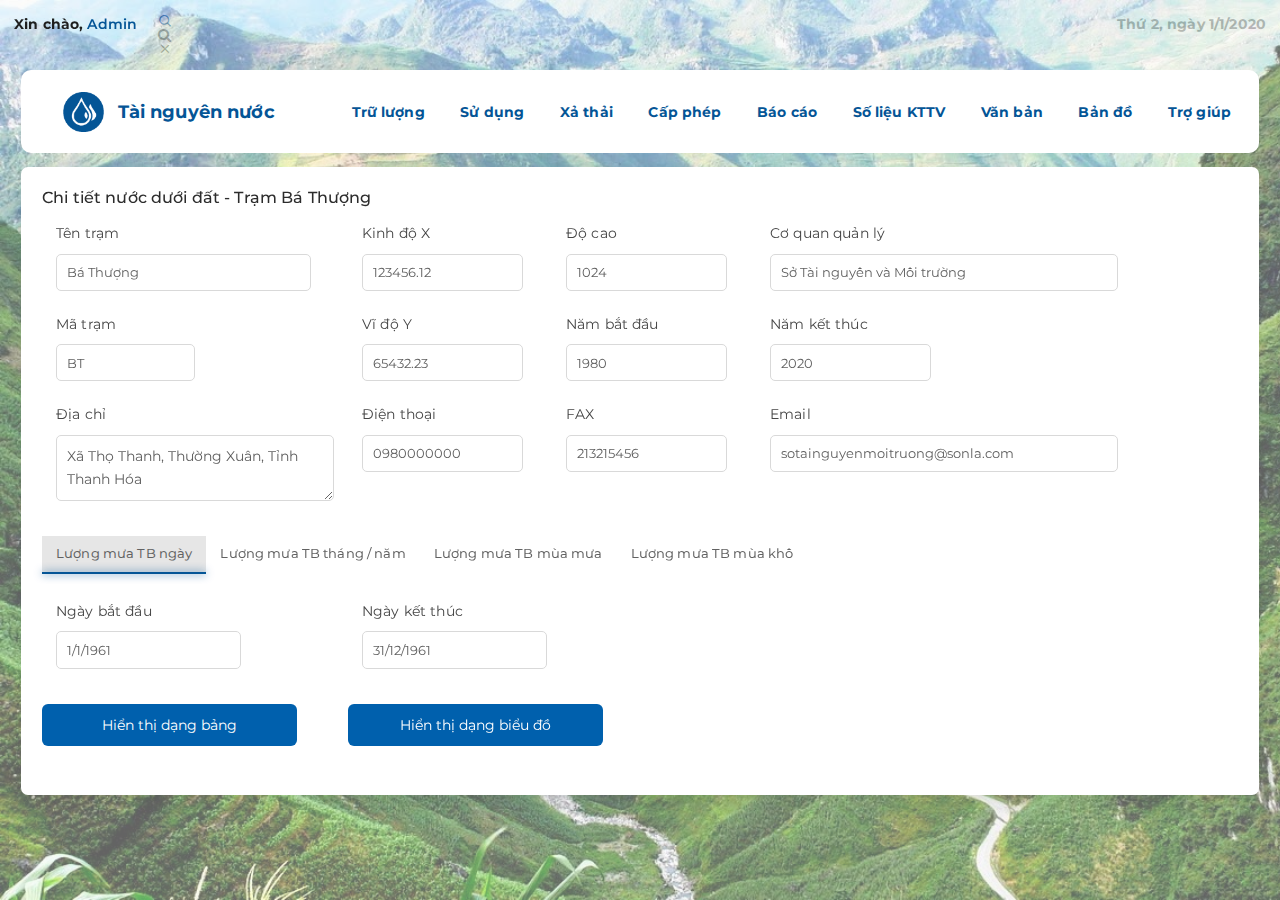
==== commit 48f26548: "Convert to horizon menu, decorate the table" ====
--- a/chi-tiet-nuoc-duoi-dat.html
+++ b/chi-tiet-nuoc-duoi-dat.html
@@ -1,10 +1,12 @@
-<html class="loaded" lang="en" data-textdirection="ltr" style="--vh:9px;"><!-- BEGIN: Head--><head>
+<html class="loaded" lang="en" data-textdirection="ltr" style="--vh:9px;">
+<!-- BEGIN: Head-->
+<head>
     <meta http-equiv="Content-Type" content="text/html; charset=UTF-8">
     <meta http-equiv="X-UA-Compatible" content="IE=edge">
     <meta name="viewport" content="width=device-width, initial-scale=1.0, user-scalable=0, minimal-ui">
-    <meta name="description" content="Vuexy admin is super flexible, powerful, clean &amp; modern responsive bootstrap 4 admin template with unlimited possibilities.">
-    <meta name="keywords" content="admin template, Vuexy admin template, dashboard template, flat admin template, responsive admin template, web app">
-    <meta name="author" content="PIXINVENT">
+    <meta name="description" content="">
+    <meta name="keywords" content="">
+    <meta name="author" content="">
     <title>Tài nguyên nước | Hệ thống Quản lý giám sát, khai thác sử dụng tài nguyên và môi trường</title>
     <link rel="apple-touch-icon" href="./app-assets/images/ico/apple-icon-120.png">
     <link rel="shortcut icon" type="image/x-icon" href="./app-assets/images/ico/favicon.ico">
@@ -41,987 +43,228 @@
     <!-- Fontawesome -->
     <link rel="stylesheet" href="https://cdnjs.cloudflare.com/ajax/libs/font-awesome/4.7.0/css/font-awesome.min.css">
 
-    <style type="text/css">
-        .main-menu-content:hover {
-            overflow-y: overlay;
+    <style>
+        .bg {
+            background: url('./images/ma-pi-leng.jpg');
+            background-size: cover;    
+            opacity: 0.6;
         }
-
-        ::-webkit-scrollbar {
-            width: 10px;
-        }
-
-        /* Handle */
-        ::-webkit-scrollbar-thumb {
-            background: gray;
-            border-radius: 10px;
-        }
-
-        /* Handle on hover */
-        ::-webkit-scrollbar-thumb:hover {
-            background: gray;
-        }
-
-        .apexcharts-canvas {
-            position: relative;
-            user-select: none;
-            /* cannot give overflow: hidden as it will crop tooltips which overflow outside chart area */
-        }
-
-        /* scrollbar is not visible by default for legend, hence forcing the visibility */
-        .apexcharts-canvas ::-webkit-scrollbar {
-            -webkit-appearance: none;
-            width: 6px;
-        }
-
-        .apexcharts-canvas ::-webkit-scrollbar-thumb {
-            border-radius: 4px;
-            background-color: rgba(0, 0, 0, .5);
-            box-shadow: 0 0 1px rgba(255, 255, 255, .5);
-            -webkit-box-shadow: 0 0 1px rgba(255, 255, 255, .5);
-        }
-
-        .apexcharts-canvas.dark {
-            background: #343F57;
-        }
-
-        .apexcharts-inner {
-            position: relative;
-        }
-
-        .legend-mouseover-inactive {
-            transition: 0.15s ease all;
-            opacity: 0.20;
-        }
-
-        .apexcharts-series-collapsed {
-            opacity: 0;
-        }
-
-        .apexcharts-gridline,
-        .apexcharts-text {
-            pointer-events: none;
-        }
-
-        .apexcharts-tooltip {
-            border-radius: 5px;
-            box-shadow: 2px 2px 6px -4px #999;
-            cursor: default;
-            font-size: 14px;
-            left: 62px;
-            opacity: 0;
-            pointer-events: none;
-            position: absolute;
-            top: 20px;
-            overflow: hidden;
-            white-space: nowrap;
-            z-index: 12;
-            transition: 0.15s ease all;
-        }
-
-        .apexcharts-tooltip.light {
-            border: 1px solid #e3e3e3;
-            background: rgba(255, 255, 255, 0.96);
-        }
-
-        .apexcharts-tooltip.dark {
-            color: #fff;
-            background: rgba(30, 30, 30, 0.8);
-        }
-
-        .apexcharts-tooltip * {
-            font-family: inherit;
-        }
-
-        .apexcharts-tooltip .apexcharts-marker,
-        .apexcharts-area-series .apexcharts-area,
-        .apexcharts-line {
-            pointer-events: none;
-        }
-
-        .apexcharts-tooltip.active {
-            opacity: 1;
-            transition: 0.15s ease all;
-        }
-
-        .apexcharts-tooltip-title {
-            padding: 6px;
-            font-size: 15px;
-            margin-bottom: 4px;
-        }
-
-        .apexcharts-tooltip.light .apexcharts-tooltip-title {
-            background: #ECEFF1;
-            border-bottom: 1px solid #ddd;
-        }
-
-        .apexcharts-tooltip.dark .apexcharts-tooltip-title {
-            background: rgba(0, 0, 0, 0.7);
-            border-bottom: 1px solid #333;
-        }
-
-        .apexcharts-tooltip-text-value,
-        .apexcharts-tooltip-text-z-value {
-            display: inline-block;
-            font-weight: 600;
-            margin-left: 5px;
-        }
-
-        .apexcharts-tooltip-text-z-label:empty,
-        .apexcharts-tooltip-text-z-value:empty {
-            display: none;
-        }
-
-        .apexcharts-tooltip-text-value,
-        .apexcharts-tooltip-text-z-value {
-            font-weight: 600;
-        }
-
-        .apexcharts-tooltip-marker {
-            width: 12px;
-            height: 12px;
-            position: relative;
-            top: 0px;
-            margin-right: 10px;
-            border-radius: 50%;
-        }
-
-        .apexcharts-tooltip-series-group {
-            padding: 0 10px;
-            display: none;
-            text-align: left;
-            justify-content: left;
-            align-items: center;
-        }
-
-        .apexcharts-tooltip-series-group.active .apexcharts-tooltip-marker {
-            opacity: 1;
-        }
-
-        .apexcharts-tooltip-series-group.active,
-        .apexcharts-tooltip-series-group:last-child {
-            padding-bottom: 4px;
-        }
-
-        .apexcharts-tooltip-series-group-hidden {
-            opacity: 0;
-            height: 0;
-            line-height: 0;
-            padding: 0 !important;
-        }
-
-        .apexcharts-tooltip-y-group {
-            padding: 6px 0 5px;
-        }
-
-        .apexcharts-tooltip-candlestick {
-            padding: 4px 8px;
-        }
-
-        .apexcharts-tooltip-candlestick>div {
-            margin: 4px 0;
-        }
-
-        .apexcharts-tooltip-candlestick span.value {
-            font-weight: bold;
-        }
-
-        .apexcharts-tooltip-rangebar {
-            padding: 5px 8px;
-        }
-
-        .apexcharts-tooltip-rangebar .category {
-            font-weight: 600;
-            color: #777;
-        }
-
-        .apexcharts-tooltip-rangebar .series-name {
-            font-weight: bold;
-            display: block;
-            margin-bottom: 5px;
-        }
-
-        .apexcharts-xaxistooltip {
-            opacity: 0;
-            padding: 9px 10px;
-            pointer-events: none;
-            color: #373d3f;
-            font-size: 13px;
-            text-align: center;
-            border-radius: 2px;
-            position: absolute;
-            z-index: 10;
-            background: #ECEFF1;
-            border: 1px solid #90A4AE;
-            transition: 0.15s ease all;
-        }
-
-        .apexcharts-xaxistooltip.dark {
-            background: rgba(0, 0, 0, 0.7);
-            border: 1px solid rgba(0, 0, 0, 0.5);
-            color: #fff;
-        }
-
-        .apexcharts-xaxistooltip:after,
-        .apexcharts-xaxistooltip:before {
-            left: 50%;
-            border: solid transparent;
-            content: " ";
-            height: 0;
-            width: 0;
-            position: absolute;
-            pointer-events: none;
-        }
-
-        .apexcharts-xaxistooltip:after {
-            border-color: rgba(236, 239, 241, 0);
-            border-width: 6px;
-            margin-left: -6px;
-        }
-
-        .apexcharts-xaxistooltip:before {
-            border-color: rgba(144, 164, 174, 0);
-            border-width: 7px;
-            margin-left: -7px;
-        }
-
-        .apexcharts-xaxistooltip-bottom:after,
-        .apexcharts-xaxistooltip-bottom:before {
-            bottom: 100%;
-        }
-
-        .apexcharts-xaxistooltip-top:after,
-        .apexcharts-xaxistooltip-top:before {
-            top: 100%;
-        }
-
-        .apexcharts-xaxistooltip-bottom:after {
-            border-bottom-color: #ECEFF1;
-        }
-
-        .apexcharts-xaxistooltip-bottom:before {
-            border-bottom-color: #90A4AE;
-        }
-
-        .apexcharts-xaxistooltip-bottom.dark:after {
-            border-bottom-color: rgba(0, 0, 0, 0.5);
-        }
-
-        .apexcharts-xaxistooltip-bottom.dark:before {
-            border-bottom-color: rgba(0, 0, 0, 0.5);
-        }
-
-        .apexcharts-xaxistooltip-top:after {
-            border-top-color: #ECEFF1
-        }
-
-        .apexcharts-xaxistooltip-top:before {
-            border-top-color: #90A4AE;
-        }
-
-        .apexcharts-xaxistooltip-top.dark:after {
-            border-top-color: rgba(0, 0, 0, 0.5);
-        }
-
-        .apexcharts-xaxistooltip-top.dark:before {
-            border-top-color: rgba(0, 0, 0, 0.5);
-        }
-
-
-        .apexcharts-xaxistooltip.active {
-            opacity: 1;
-            transition: 0.15s ease all;
-        }
-
-        .apexcharts-yaxistooltip {
-            opacity: 0;
-            padding: 4px 10px;
-            pointer-events: none;
-            color: #373d3f;
-            font-size: 13px;
-            text-align: center;
-            border-radius: 2px;
-            position: absolute;
-            z-index: 10;
-            background: #ECEFF1;
-            border: 1px solid #90A4AE;
-        }
-
-        .apexcharts-yaxistooltip.dark {
-            background: rgba(0, 0, 0, 0.7);
-            border: 1px solid rgba(0, 0, 0, 0.5);
-            color: #fff;
-        }
-
-        .apexcharts-yaxistooltip:after,
-        .apexcharts-yaxistooltip:before {
-            top: 50%;
-            border: solid transparent;
-            content: " ";
-            height: 0;
-            width: 0;
-            position: absolute;
-            pointer-events: none;
-        }
-
-        .apexcharts-yaxistooltip:after {
-            border-color: rgba(236, 239, 241, 0);
-            border-width: 6px;
-            margin-top: -6px;
-        }
-
-        .apexcharts-yaxistooltip:before {
-            border-color: rgba(144, 164, 174, 0);
-            border-width: 7px;
-            margin-top: -7px;
-        }
-
-        .apexcharts-yaxistooltip-left:after,
-        .apexcharts-yaxistooltip-left:before {
-            left: 100%;
-        }
-
-        .apexcharts-yaxistooltip-right:after,
-        .apexcharts-yaxistooltip-right:before {
-            right: 100%;
-        }
-
-        .apexcharts-yaxistooltip-left:after {
-            border-left-color: #ECEFF1;
-        }
-
-        .apexcharts-yaxistooltip-left:before {
-            border-left-color: #90A4AE;
-        }
-
-        .apexcharts-yaxistooltip-left.dark:after {
-            border-left-color: rgba(0, 0, 0, 0.5);
-        }
-
-        .apexcharts-yaxistooltip-left.dark:before {
-            border-left-color: rgba(0, 0, 0, 0.5);
-        }
-
-        .apexcharts-yaxistooltip-right:after {
-            border-right-color: #ECEFF1;
-        }
-
-        .apexcharts-yaxistooltip-right:before {
-            border-right-color: #90A4AE;
-        }
-
-        .apexcharts-yaxistooltip-right.dark:after {
-            border-right-color: rgba(0, 0, 0, 0.5);
-        }
-
-        .apexcharts-yaxistooltip-right.dark:before {
-            border-right-color: rgba(0, 0, 0, 0.5);
-        }
-
-        .apexcharts-yaxistooltip.active {
-            opacity: 1;
-        }
-
-        .apexcharts-yaxistooltip-hidden {
-            display: none;
-        }
-
-        .apexcharts-xcrosshairs,
-        .apexcharts-ycrosshairs {
-            pointer-events: none;
-            opacity: 0;
-            transition: 0.15s ease all;
-        }
-
-        .apexcharts-xcrosshairs.active,
-        .apexcharts-ycrosshairs.active {
-            opacity: 1;
-            transition: 0.15s ease all;
-        }
-
-        .apexcharts-ycrosshairs-hidden {
-            opacity: 0;
-        }
-
-        .apexcharts-zoom-rect {
-            pointer-events: none;
-        }
-
-        .apexcharts-selection-rect {
-            cursor: move;
-        }
-
-        .svg_select_points,
-        .svg_select_points_rot {
-            opacity: 0;
-            visibility: hidden;
-        }
-
-        .svg_select_points_l,
-        .svg_select_points_r {
-            cursor: ew-resize;
-            opacity: 1;
-            visibility: visible;
-            fill: #888;
-        }
-
-        .apexcharts-canvas.zoomable .hovering-zoom {
-            cursor: crosshair
-        }
-
-        .apexcharts-canvas.zoomable .hovering-pan {
-            cursor: move
-        }
-
-        .apexcharts-xaxis,
-        .apexcharts-yaxis {
-            pointer-events: none;
-        }
-
-        .apexcharts-zoom-icon,
-        .apexcharts-zoom-in-icon,
-        .apexcharts-zoom-out-icon,
-        .apexcharts-reset-zoom-icon,
-        .apexcharts-pan-icon,
-        .apexcharts-selection-icon,
-        .apexcharts-menu-icon,
-        .apexcharts-toolbar-custom-icon {
-            cursor: pointer;
-            width: 20px;
-            height: 20px;
-            line-height: 24px;
-            color: #6E8192;
-            text-align: center;
-        }
-
-
-        .apexcharts-zoom-icon svg,
-        .apexcharts-zoom-in-icon svg,
-        .apexcharts-zoom-out-icon svg,
-        .apexcharts-reset-zoom-icon svg,
-        .apexcharts-menu-icon svg {
-            fill: #6E8192;
-        }
-
-        .apexcharts-selection-icon svg {
-            fill: #444;
-            transform: scale(0.76)
-        }
-
-        .dark .apexcharts-zoom-icon svg,
-        .dark .apexcharts-zoom-in-icon svg,
-        .dark .apexcharts-zoom-out-icon svg,
-        .dark .apexcharts-reset-zoom-icon svg,
-        .dark .apexcharts-pan-icon svg,
-        .dark .apexcharts-selection-icon svg,
-        .dark .apexcharts-menu-icon svg,
-        .dark .apexcharts-toolbar-custom-icon svg {
-            fill: #f3f4f5;
-        }
-
-        .apexcharts-canvas .apexcharts-zoom-icon.selected svg,
-        .apexcharts-canvas .apexcharts-selection-icon.selected svg,
-        .apexcharts-canvas .apexcharts-reset-zoom-icon.selected svg {
-            fill: #008FFB;
-        }
-
-        .light .apexcharts-selection-icon:not(.selected):hover svg,
-        .light .apexcharts-zoom-icon:not(.selected):hover svg,
-        .light .apexcharts-zoom-in-icon:hover svg,
-        .light .apexcharts-zoom-out-icon:hover svg,
-        .light .apexcharts-reset-zoom-icon:hover svg,
-        .light .apexcharts-menu-icon:hover svg {
-            fill: #333;
-        }
-
-        .apexcharts-selection-icon,
-        .apexcharts-menu-icon {
-            position: relative;
-        }
-
-        .apexcharts-reset-zoom-icon {
-            margin-left: 5px;
-        }
-
-        .apexcharts-zoom-icon,
-        .apexcharts-reset-zoom-icon,
-        .apexcharts-menu-icon {
-            transform: scale(0.85);
-        }
-
-        .apexcharts-zoom-in-icon,
-        .apexcharts-zoom-out-icon {
-            transform: scale(0.7)
-        }
-
-        .apexcharts-zoom-out-icon {
-            margin-right: 3px;
-        }
-
-        .apexcharts-pan-icon {
-            transform: scale(0.62);
-            position: relative;
-            left: 1px;
-            top: 0px;
-        }
-
-        .apexcharts-pan-icon svg {
-            fill: #fff;
-            stroke: #6E8192;
-            stroke-width: 2;
-        }
-
-        .apexcharts-pan-icon.selected svg {
-            stroke: #008FFB;
-        }
-
-        .apexcharts-pan-icon:not(.selected):hover svg {
-            stroke: #333;
-        }
-
-        .apexcharts-toolbar {
-            position: absolute;
-            z-index: 11;
-            top: 0px;
-            right: 3px;
-            max-width: 176px;
-            text-align: right;
-            border-radius: 3px;
-            padding: 0px 6px 2px 6px;
-            display: flex;
-            justify-content: space-between;
-            align-items: center;
-        }
-
-        .apexcharts-toolbar svg {
-            pointer-events: none;
-        }
-
-        .apexcharts-menu {
-            background: #fff;
-            position: absolute;
-            top: 100%;
-            border: 1px solid #ddd;
-            border-radius: 3px;
-            padding: 3px;
-            right: 10px;
-            opacity: 0;
-            min-width: 110px;
-            transition: 0.15s ease all;
-            pointer-events: none;
-        }
-
-        .apexcharts-menu.open {
-            opacity: 1;
-            pointer-events: all;
-            transition: 0.15s ease all;
-        }
-
-        .apexcharts-menu-item {
-            padding: 6px 7px;
-            font-size: 12px;
-            cursor: pointer;
-        }
-
-        .light .apexcharts-menu-item:hover {
-            background: #eee;
-        }
-
-        .dark .apexcharts-menu {
-            background: rgba(0, 0, 0, 0.7);
-            color: #fff;
-        }
-
-        @media screen and (min-width: 768px) {
-            .apexcharts-toolbar {
-                /*opacity: 0;*/
-            }
-
-            .apexcharts-canvas:hover .apexcharts-toolbar {
-                opacity: 1;
-            }
-        }
-
-        .apexcharts-datalabel.hidden {
-            opacity: 0;
-        }
-
-        .apexcharts-pie-label,
-        .apexcharts-datalabel,
-        .apexcharts-datalabel-label,
-        .apexcharts-datalabel-value {
-            cursor: default;
-            pointer-events: none;
-        }
-
-        .apexcharts-pie-label-delay {
-            opacity: 0;
-            animation-name: opaque;
-            animation-duration: 0.3s;
-            animation-fill-mode: forwards;
-            animation-timing-function: ease;
-        }
-
-        .apexcharts-canvas .hidden {
-            opacity: 0;
-        }
-
-        .apexcharts-hide .apexcharts-series-points {
-            opacity: 0;
-        }
-
-        .apexcharts-area-series .apexcharts-series-markers .apexcharts-marker.no-pointer-events,
-        .apexcharts-line-series .apexcharts-series-markers .apexcharts-marker.no-pointer-events,
-        .apexcharts-radar-series path,
-        .apexcharts-radar-series polygon {
-            pointer-events: none;
-        }
-
-        /* markers */
-
-        .apexcharts-marker {
-            transition: 0.15s ease all;
-        }
-
-        @keyframes opaque {
-            0% {
-                opacity: 0;
-            }
-
-            100% {
-                opacity: 1;
-            }
+        .menu-top {
+            background-color: #fff;
+            margin: auto;
+            margin: 0 1.5rem;
+            border-radius: 10px;    
         }
     </style>
-    <style type="text/css">
-        @keyframes resizeanim {
-            from {
-                opacity: 0;
-            }
-
-            to {
-                opacity: 0;
-            }
-        }
-
-        .resize-triggers {
-            animation: 1ms resizeanim;
-            visibility: hidden;
-            opacity: 0;
-        }
-
-        .resize-triggers,
-        .resize-triggers>div,
-        .contract-trigger:before {
-            content: " ";
-            display: block;
-            position: absolute;
-            top: 0;
-            left: 0;
-            height: 100%;
-            width: 100%;
-            overflow: hidden;
-        }
-
-        .resize-triggers>div {
-            background: #eee;
-            overflow: auto;
-        }
-
-        .contract-trigger:before {
-            width: 200%;
-            height: 200%;
-        }
-    </style>
-<!-- Code injected by live-server -->
-<script type="text/javascript">
-	// <![CDATA[  <-- For SVG support
-	if ('WebSocket' in window) {
-		(function () {
-			function refreshCSS() {
-				var sheets = [].slice.call(document.getElementsByTagName("link"));
-				var head = document.getElementsByTagName("head")[0];
-				for (var i = 0; i < sheets.length; ++i) {
-					var elem = sheets[i];
-					var parent = elem.parentElement || head;
-					parent.removeChild(elem);
-					var rel = elem.rel;
-					if (elem.href && typeof rel != "string" || rel.length == 0 || rel.toLowerCase() == "stylesheet") {
-						var url = elem.href.replace(/(&|\?)_cacheOverride=\d+/, '');
-						elem.href = url + (url.indexOf('?') >= 0 ? '&' : '?') + '_cacheOverride=' + (new Date().valueOf());
-					}
-					parent.appendChild(elem);
-				}
-			}
-			var protocol = window.location.protocol === 'http:' ? 'ws://' : 'wss://';
-			var address = protocol + window.location.host + window.location.pathname + '/ws';
-			var socket = new WebSocket(address);
-			socket.onmessage = function (msg) {
-				if (msg.data == 'reload') window.location.reload();
-				else if (msg.data == 'refreshcss') refreshCSS();
-			};
-			if (sessionStorage && !sessionStorage.getItem('IsThisFirstTime_Log_From_LiveServer')) {
-				console.log('Live reload enabled.');
-				sessionStorage.setItem('IsThisFirstTime_Log_From_LiveServer', true);
-			}
-		})();
-	}
-	else {
-		console.error('Upgrade your browser. This Browser is NOT supported WebSocket for Live-Reloading.');
-	}
-	// ]]>
-</script></head>
+</head>
 <!-- END: Head-->
 
 <!-- BEGIN: Body-->
-
-<body class="vertical-layout 2-columns navbar-floating footer-static shepherd-active pace-done menu-expanded vertical-menu-modern" data-open="click" data-menu="vertical-menu-modern" data-col="2-columns" data-gr-c-s-loaded="true" data-shepherd-active-tour="tour--1" data-shepherd-step="step-1" cz-shortcut-listen="true"><div class="pace  pace-inactive"><div class="pace-progress" data-progress-text="100%" data-progress="99" style="transform: translate3d(100%, 0px, 0px);">
-  <div class="pace-progress-inner"></div>
-</div>
-<div class="pace-activity"></div></div>
-    <div class="pace  pace-inactive">
-        <div class="pace-progress" data-progress-text="100%" data-progress="99" style="transform: translate3d(100%, 0px, 0px);">
-            <div class="pace-progress-inner"></div>
-        </div>
-        <div class="pace-activity"></div>
-    </div>
-
-    <!-- BEGIN: Header-->
-    <nav class="header-navbar navbar-expand-lg navbar navbar-with-menu floating-nav navbar-light navbar-shadow">
-        <div class="navbar-wrapper">
-            <div class="navbar-container content">
-                <div class="navbar-collapse" id="navbar-mobile">
-                    <div class="mr-auto float-left bookmark-wrapper d-flex align-items-center">
-                        <ul class="nav navbar-nav">
-                            <div class="user-nav d-sm-flex d-none">
-                                <span class="user-name text-bold-600">Thứ hai, 1 / 1 / 2020</span>
-                            </div>
-                        </ul>
+<body>
+    <div class="bg position-fixed w-100 h-100"></div>
+    <header class="w-100">
+        <nav class="header-navigation d-flex mx-1 justify-content-between font-weight-bold pt-1">
+            <ul class="nav navbar-nav float-right flex-row">
+                <li class="dropdown dropdown-user nav-item mr-2">
+                    <a class="d-flex" href="#" data-toggle="dropdown">
+                        <div class="user-nav d-sm-flex"><span class="text-dark">Xin chào,&nbsp;</span><span class="user-name text-bold-600"> Admin</span></div>
+                    </a>
+                    <div class="dropdown-menu dropdown-menu-right"><a class="dropdown-item" href="page-user-profile.html"><i class="feather icon-user"></i> Edit Profile</a>
+                        <div class="dropdown-divider"></div><a class="dropdown-item" href="auth-login.html"><i class="feather icon-power"></i> Logout</a>
                     </div>
-                    <ul class="nav navbar-nav float-right">
-                        <li class="nav-item d-none d-lg-block"><a class="nav-link nav-link-expand"><i class="fa fa-arrows-alt" aria-hidden="true"></i></a></li>
-                        <li class="nav-item nav-search"><a class="nav-link nav-link-search"><i class="fa fa-search" aria-hidden="true"></i></a>
-                            <div class="search-input">
-                                <div class="search-input-icon"><i class="feather icon-search primary"></i></div>
-                                <input class="input" type="text" placeholder="Explore Vuexy..." tabindex="-1" data-search="template-list">
-                                <div class="search-input-close"><i class="feather icon-x"></i></div>
-                                <ul class="search-list search-list-main ps">
-                                    <div class="ps__rail-x" style="left: 0px; bottom: 0px;">
-                                        <div class="ps__thumb-x" tabindex="0" style="left: 0px; width: 0px;"></div>
-                                    </div>
-                                    <div class="ps__rail-y" style="top: 0px; right: 0px;">
-                                        <div class="ps__thumb-y" tabindex="0" style="top: 0px; height: 0px;"></div>
-                                    </div>
-                                <div class="ps__rail-x" style="left: 0px; bottom: 0px;"><div class="ps__thumb-x" tabindex="0" style="left: 0px; width: 0px;"></div></div><div class="ps__rail-y" style="top: 0px; right: 0px;"><div class="ps__thumb-y" tabindex="0" style="top: 0px; height: 0px;"></div></div></ul>
-                            </div>
-                        </li>
-                        <li class="dropdown dropdown-user nav-item"><a class="dropdown-toggle nav-link dropdown-user-link" href="#" data-toggle="dropdown">
-                                <div class="user-nav d-sm-flex d-none"><span class="user-name text-bold-600">Nguyen Van
-                                        A</span><span class="user-status">Administrator</span></div><span><img class="round" src="./images/logo-tnmt.png" alt="avatar" height="40" width="40"></span>
-                            </a>
-                            <div class="dropdown-menu dropdown-menu-right"><a class="dropdown-item" href="page-user-profile.html"><i class="feather icon-user"></i> Edit Profile</a><a class="dropdown-item" href="app-email.html"><i class="feather icon-mail"></i> My
-                                    Inbox</a><a class="dropdown-item" href="app-todo.html"><i class="feather icon-check-square"></i> Task</a><a class="dropdown-item" href="app-chat.html"><i class="feather icon-message-square"></i> Chats</a>
-                                <div class="dropdown-divider"></div><a class="dropdown-item" href="auth-login.html"><i class="feather icon-power"></i> Logout</a>
-                            </div>
-                        </li>
-                    </ul>
-                </div>
-            </div>
-        </div>
-    </nav>
-    <!-- END: Header-->
-
-
-    <!-- BEGIN: Main Menu-->
-    <div class="main-menu menu-fixed menu-light menu-accordion menu-shadow expanded" data-scroll-to-active="true" style="touch-action: none; user-select: none; -webkit-user-drag: none; -webkit-tap-highlight-color: rgba(0, 0, 0, 0);">
-        <div class="navbar-header expanded">
-            <ul class="nav navbar-nav flex-row">
-                <li class="nav-item mr-auto"><a class="navbar-brand" href="tai-nguyen-nuoc.html">
-                        <div class="brand-logo"></div>
-                        <h2 class="brand-text mb-0">Tài nguyên nước</h2>
-                    </a></li>
-            </ul>
-        </div>
-        <div class="shadow-bottom"></div>
-        <div class="main-menu-content ps ps--active-y">
-            <ul class="navigation navigation-main mt-2" id="main-menu-navigation" data-menu="menu-navigation">
-                <li class="nav-item has-sub active open">
-                    <a href="#"><i class="fa fa-tint" aria-hidden="true"></i><span class="menu-title" data-i18n="Chat">Trữ lượng tài nguyên nước</span></a>
-                    <ul class="menu-content">
-                        <li class="is-shown"><a href="tru-luong-tai-nguyen-nuoc-mua.html"><i class="feather icon-circle"></i><span class="menu-item" data-i18n="Shop">Nước mưa</span></a>
-                        </li>
-                        <li class="is-shown"><a href="tru-luong-tai-nguyen-nuoc-mat.html"><i class="feather icon-circle"></i><span class="menu-item" data-i18n="Details">Nước mặt</span></a>
-                        </li>
-                        <li class="is-shown active"><a href="tru-luong-tai-nguyen-nuoc-duoi-dat.html"><i class="feather icon-circle"></i><span class="menu-item" data-i18n="Wish List">Nước dưới đất</span></a>
-                        </li>
-                    </ul>
                 </li>
-                <li class="nav-item has-sub">
-                    <a href="#"><i class="fa fa-road" aria-hidden="true"></i><span class="menu-title" data-i18n="Email">Giám sát, khai thác sử dụng</span></a>
-                    <ul class="menu-content">
-                        <li class="is-shown"><a href="#"><i class="feather icon-circle"></i><span class="menu-item" data-i18n="Shop">Sub menu 1</span></a>
-                        </li>
-                        <li class="is-shown"><a href="#"><i class="feather icon-circle"></i><span class="menu-item" data-i18n="Details">Sub menu 2</span></a>
-                        </li>
-                        <li class="is-shown"><a href="#"><i class="feather icon-circle"></i><span class="menu-item" data-i18n="Wish List">Sub menu 3</span></a>
-                        </li>
-                    </ul>
-                </li>
-                <li class="nav-item"><a href="app-calender.html"><i class="fa fa-recycle" aria-hidden="true"></i><span class="menu-title" data-i18n="Calender">Xả thải vào nguồn nước</span></a>
-                </li>
-                <li class="nav-item"><a href="colors.html"><i class="fa fa-address-book" aria-hidden="true"></i><span class="menu-title" data-i18n="Colors">Quản lý cấp phép</span></a>
-                </li>
-                <li class="nav-item"><a href="form-layout.html"><i class="fa fa-file" aria-hidden="true"></i><span class="menu-title" data-i18n="Form Layout">Báo cáo tài nguyên nước</span></a>
-                </li>
-                <li class="nav-item"><a href="form-wizard.html"><i class="fa fa-cloud" aria-hidden="true"></i><span class="menu-title" data-i18n="Form Wizard">Số liệu khí tượng thủy văn</span></a>
-                </li>
-                <li class="nav-item"><a href="form-validation.html"><i class="fa fa-university" aria-hidden="true" style="line-height: 35px;"></i><span class="menu-title" data-i18n="Form Validation">Văn bản quy phạm pháp luật,<br> hướng dẫn kỹ thuật về TNN</span></a>
-                </li>
-                <li class="nav-item"><a href="form-wizard.html"><i class="fa fa-map-marker" aria-hidden="true"></i><span class="menu-title" data-i18n="Form Wizard">Hệ thống bản đồ</span></a>
-                </li>
-                <li class="nav-item"><a href="form-wizard.html"><i class="fa fa-question-circle" aria-hidden="true"></i><span class="menu-title" data-i18n="Form Wizard">Trợ giúp</span></a>
+                <li class="nav-item nav-search"><a href="#"><i class="ficon feather icon-search"></i></a>
+                    <div class="search-input">
+                        <div class="search-input-icon"><i class="fa fa-search" aria-hidden="true"></i></div>
+                        <input class="input d-none" type="text" placeholder="Tài nguyên nước" tabindex="-1" data-search="template-list">
+                        <div class="search-input-close"><i class="feather icon-x"></i></div>
+                        <ul class="search-list search-list-main ps"><div class="ps__rail-x" style="left: 0px; bottom: 0px;"><div class="ps__thumb-x" tabindex="0" style="left: 0px; width: 0px;"></div></div><div class="ps__rail-y" style="top: 0px; right: 0px;"><div class="ps__thumb-y" tabindex="0" style="top: 0px; height: 0px;"></div></div></ul>
+                    </div>
                 </li>
             </ul>
-        <div class="ps__rail-x" style="left: 0px; bottom: 0px;"><div class="ps__thumb-x" tabindex="0" style="left: 0px; width: 0px;"></div></div><div class="ps__rail-y" style="top: 0px; height: 816px; right: 0px;"><div class="ps__thumb-y" tabindex="0" style="top: 0px; height: 258px;"></div></div></div>
-    </div>
-    <!-- END: Main Menu-->
-
-    <!-- BEGIN: Content-->
-    <div class="app-content content">
-        <div class="content-overlay"></div>
-        <div class="header-navbar-shadow"></div>
-        <div class="content-wrapper">
-            <div class="content-header row">
+            <div class="">
+                <span>Thứ 2, ngày 1/1/2020</span>
             </div>
-            <div class="content-body">
-                <!-- Dashboard Analytics Start -->
-                <section id="dashboard-analytics">
-                    <div class="row">
-                        <div class="col-lg-12 col-md-12 col-sm-12">
-                            <div class="card">
-                                <div class="card-content">
-                                    <div class="card-body">
-                                        <form action="">
-                                            <h5>Chi tiết nước dưới đất - Trạm Bá Thượng</h5>
-                                            <div class="row">
-                                                <div class="mb-1 col-sm-3">
-                                                    <label for="station-name" class="col-sm-12 col-form-label">Tên trạm</label>
-                                                    <input type="text" class="form-control col-sm-11 ml-1" name="station-name" id="station-name" value="Bá Thượng">
+            
+        </nav>
+        <nav class="menu-top d-flex navbar navbar-expand-lg navbar-light my-1">
+            <a class="logo col-md-3 navbar" href="./index.html">
+                <img src="./images/icon/water-icon.png" alt="water-icon" class="col-md-3 w-25">
+                <h4 class="logo-text pl-0 m-auto col-md-9 float-right font-weight-bold">Tài nguyên nước</h4>
+            </a>
+    
+            <ul class="navbar flex-column col-md-9 menutop-navigation m-0">
+                <div class="navbar col-md-12 p-0">
+                    <li class="nav-link font-weight-bold"><a href="#">Trữ lượng</a>
+                        <ul class="list-unstyled position-absolute submenutop-navigation">
+                            <li><a href="tru-luong-tai-nguyen-nuoc-mua.html">Tài nguyên nước mưa</a></li>
+                            <li><a href="tru-luong-tai-nguyen-nuoc-mat.html">Tài nguyên nước mặt</a></li>
+                            <li><a href="tru-luong-tai-nguyen-nuoc-duoi-dat.html">Tài nguyên nước dưới đất</a></li>
+                        </ul>
+                    </li>
+                    <li class="nav-link font-weight-bold"><a href="#">Sử dụng</a></li>
+                    <li class="nav-link font-weight-bold"><a href="#">Xả thải</a></li>
+                    <li class="nav-link font-weight-bold"><a href="#">Cấp phép</a></li>
+                    <li class="nav-link font-weight-bold"><a href="#">Báo cáo</a></li>
+                    <li class="nav-link font-weight-bold"><a href="#">Số liệu KTTV</a></li>
+                    <li class="nav-link font-weight-bold"><a href="#">Văn bản</a></li>
+                    <li class="nav-link font-weight-bold"><a href="#">Bản đồ</a></li>
+                    <li class="nav-link font-weight-bold"><a href="#">Trợ giúp</a></li>
+                </div>
+                
+            </ul>
+        </nav>
+    </header>
+
+    <main>
+        <div class="app-content content">
+            <div class="content-wrapper m-0">
+                <div class="content-body">
+                    <!-- Dashboard Analytics Start -->
+                    <section id="dashboard-analytics">
+                        <div class="row">
+                            <div class="col-lg-12 col-md-12 col-sm-12">
+                                <div class="card">
+                                    <div class="card-content">
+                                        <div class="card-body">
+                                            <form action="">
+                                                <h5>Chi tiết nước dưới đất - Trạm Bá Thượng</h5>
+                                                <div class="row">
+                                                    <div class="mb-1 col-sm-3">
+                                                        <label for="station-name" class="col-sm-12 col-form-label">Tên trạm</label>
+                                                        <input type="text" class="form-control col-sm-11 ml-1" name="station-name" id="station-name" value="Bá Thượng">
+                                                    </div>
+                                                    <div class="mb-1 col-sm-2">
+                                                        <label for="longtitude" class="col-sm-12 col-form-label">Kinh độ X</label>
+                                                        <input type="text" class="form-control col-sm-11 ml-1" name="longtitude" id="longtitude" value="123456.12" required>
+                                                    </div>
+                                                    <div class="mb-1 col-sm-2">
+                                                        <label for="station-height" class="col-sm-12 col-form-label">Độ cao </label>
+                                                        <input type="text" class="form-control col-sm-11 ml-1" id="station-height" name="station-height" value="1024" required>
+                                                    </div>
+                                                    <div class="mb-1 col-sm-4">
+                                                        <label for="station-manage" class="col-sm-12 col-form-label">Cơ quan quản lý </label>
+                                                        <input type="text" class="form-control col-sm-11 ml-1" id="station-manage" name="station-manage" value="Sở Tài nguyên và Môi trường" required>
+                                                    </div>
                                                 </div>
-                                                <div class="mb-1 col-sm-2">
-                                                    <label for="longtitude" class="col-sm-12 col-form-label">Kinh độ X</label>
-                                                    <input type="text" class="form-control col-sm-11 ml-1" name="longtitude" id="longtitude" value="123456.12" required>
+                                                <div class="row">
+                                                    <div class="mb-1 col-sm-3">
+                                                        <label for="station-id" class="col-sm-12 col-form-label">Mã trạm</label>
+                                                        <input type="text" class="form-control col-sm-6 ml-1" name="station-id" id="station-id" value="BT">
+                                                    </div>
+                                                    <div class="mb-1 col-sm-2">
+                                                        <label for="latitude" class="col-sm-12 col-form-label">Vĩ độ Y</label>
+                                                        <input type="text" class="form-control col-sm-11 ml-1" name="latitude" id="latitude" value="65432.23" required>
+                                                    </div>
+                                                    <div class="mb-1 col-sm-2">
+                                                        <label for="start-year" class="col-sm-12 col-form-label">Năm bắt đầu</label>
+                                                        <input type="text" class="form-control col-sm-11 ml-1" id="start-year" name="start-year" value="1980" required>
+                                                    </div>
+                                                    <div class="mb-1 col-sm-2">
+                                                        <label for="end-year" class="col-sm-12 col-form-label">Năm kết thúc</label>
+                                                        <input type="text" class="form-control col-sm-11 ml-1" id="end-year" name="end-year" value="2020" required>
+                                                    </div>
                                                 </div>
-                                                <div class="mb-1 col-sm-2">
-                                                    <label for="station-height" class="col-sm-12 col-form-label">Độ cao </label>
-                                                    <input type="text" class="form-control col-sm-11 ml-1" id="station-height" name="station-height" value="1024" required>
+    
+                                                <div class="row">
+                                                    <div class="mb-1 col-sm-3">
+                                                        <label for="station-address" class="col-sm-12 col-form-label">Địa chỉ</label>
+                                                        <textarea class="form-control col-sm-12 ml-1" name="station-address" id="station-address">Xã Thọ Thanh, Thường Xuân, Tỉnh Thanh Hóa</textarea>
+                                                    </div>
+                                                    <div class="mb-1 col-sm-2">
+                                                        <label for="station-phone" class="col-sm-12 col-form-label">Điện thoại</label>
+                                                        <input type="text" class="form-control col-sm-11 ml-1" name="station-phone" id="station-phone" value="0980000000" required>
+                                                    </div>
+                                                    <div class="mb-1 col-sm-2">
+                                                        <label for="station-fax" class="col-sm-12 col-form-label">FAX</label>
+                                                        <input type="text" class="form-control col-sm-11 ml-1" id="station-fax" name="station-fax" value="213215456" required>
+                                                    </div>
+                                                    <div class="mb-1 col-sm-4">
+                                                        <label for="station-email" class="col-sm-12 col-form-label">Email</label>
+                                                        <input type="text" class="form-control col-sm-11 ml-1" id="station-email" name="station-email" value="sotainguyenmoitruong@sonla.com" required>
+                                                    </div>
                                                 </div>
-                                                <div class="mb-1 col-sm-4">
-                                                    <label for="station-manage" class="col-sm-12 col-form-label">Cơ quan quản lý </label>
-                                                    <input type="text" class="form-control col-sm-11 ml-1" id="station-manage" name="station-manage" value="Sở Tài nguyên và Môi trường" required>
+                                                
+                                                <ul class="nav nav-tabs my-2">
+                                                    <li class="nav-item">
+                                                        <a href="#" class="nav-link active px-1">Lượng mưa TB ngày</a>
+                                                    </li>
+                                                    <li class="nav-item">
+                                                        <a href="#" class="nav-link px-1">Lượng mưa TB tháng / năm</a>
+                                                    </li>
+                                                    <li class="nav-item">
+                                                        <a href="#" class="nav-link px-1">Lượng mưa TB mùa mưa</a>
+                                                    </li>
+                                                    <li class="nav-item">
+                                                        <a href="#" class="nav-link px-1">Lượng mưa TB mùa khô</a>
+                                                    </li>
+                                                </ul>
+                                                <div class="row">
+                                                    <div class="mb-1 col-sm-3">
+                                                        <label for="avg-day-start" class="col-sm-10 col-form-label">Ngày bắt đầu</label>
+                                                        <input type="datetime" class="form-control col-sm-8 ml-1" name="avg-day-start" id="avg-day-start" value="1/1/1961">
+                                                    </div>
+                                                    <div class="mb-1 col-sm-3">
+                                                        <label for="avg-day-end" class="col-sm-10 col-form-label">Ngày kết thúc</label>
+                                                        <input type="datetime" class="form-control col-sm-8 ml-1" name="avg-day-end" id="avg-day-end" value="31/12/1961" required>
+                                                    </div>
                                                 </div>
-                                            </div>
-                                            <div class="row">
-                                                <div class="mb-1 col-sm-3">
-                                                    <label for="station-id" class="col-sm-12 col-form-label">Mã trạm</label>
-                                                    <input type="text" class="form-control col-sm-6 ml-1" name="station-id" id="station-id" value="BT">
-                                                </div>
-                                                <div class="mb-1 col-sm-2">
-                                                    <label for="latitude" class="col-sm-12 col-form-label">Vĩ độ Y</label>
-                                                    <input type="text" class="form-control col-sm-11 ml-1" name="latitude" id="latitude" value="65432.23" required>
-                                                </div>
-                                                <div class="mb-1 col-sm-2">
-                                                    <label for="start-year" class="col-sm-12 col-form-label">Năm bắt đầu</label>
-                                                    <input type="text" class="form-control col-sm-11 ml-1" id="start-year" name="start-year" value="1980" required>
-                                                </div>
-                                                <div class="mb-1 col-sm-2">
-                                                    <label for="end-year" class="col-sm-12 col-form-label">Năm kết thúc</label>
-                                                    <input type="text" class="form-control col-sm-11 ml-1" id="end-year" name="end-year" value="2020" required>
-                                                </div>
-                                            </div>
-
-                                            <div class="row">
-                                                <div class="mb-1 col-sm-3">
-                                                    <label for="station-address" class="col-sm-12 col-form-label">Địa chỉ</label>
-                                                    <textarea class="form-control col-sm-12 ml-1" name="station-address" id="station-address">Xã Thọ Thanh, Thường Xuân, Tỉnh Thanh Hóa</textarea>
-                                                </div>
-                                                <div class="mb-1 col-sm-2">
-                                                    <label for="station-phone" class="col-sm-12 col-form-label">Điện thoại</label>
-                                                    <input type="text" class="form-control col-sm-11 ml-1" name="station-phone" id="station-phone" value="0980000000" required>
-                                                </div>
-                                                <div class="mb-1 col-sm-2">
-                                                    <label for="station-fax" class="col-sm-12 col-form-label">FAX</label>
-                                                    <input type="text" class="form-control col-sm-11 ml-1" id="station-fax" name="station-fax" value="213215456" required>
-                                                </div>
-                                                <div class="mb-1 col-sm-4">
-                                                    <label for="station-email" class="col-sm-12 col-form-label">Email</label>
-                                                    <input type="text" class="form-control col-sm-11 ml-1" id="station-email" name="station-email" value="sotainguyenmoitruong@sonla.com" required>
-                                                </div>
-                                            </div>
-                                            
-                                            <ul class="nav nav-tabs my-2">
-                                                <li class="nav-item">
-                                                    <a href="#" class="nav-link active px-1">Lượng mưa TB ngày</a>
-                                                </li>
-                                                <li class="nav-item">
-                                                    <a href="#" class="nav-link px-1">Lượng mưa TB tháng / năm</a>
-                                                </li>
-                                                <li class="nav-item">
-                                                    <a href="#" class="nav-link px-1">Lượng mưa TB mùa mưa</a>
-                                                </li>
-                                                <li class="nav-item">
-                                                    <a href="#" class="nav-link px-1">Lượng mưa TB mùa khô</a>
-                                                </li>
-                                            </ul>
-                                            <div class="row">
-                                                <div class="mb-1 col-sm-3">
-                                                    <label for="avg-day-start" class="col-sm-10 col-form-label">Ngày bắt đầu</label>
-                                                    <input type="datetime" class="form-control col-sm-8 ml-1" name="avg-day-start" id="avg-day-start" value="1/1/1961">
-                                                </div>
-                                                <div class="mb-1 col-sm-3">
-                                                    <label for="avg-day-end" class="col-sm-10 col-form-label">Ngày kết thúc</label>
-                                                    <input type="datetime" class="form-control col-sm-8 ml-1" name="avg-day-end" id="avg-day-end" value="31/12/1961" required>
-                                                </div>
-                                            </div>
-                                            <div class="row">
-                                                <div class="mb-1 col-sm-3">
-                                                    <label for="avg-day-start" class="col-sm-10 col-form-label"></label>
-                                                    <button type="button" title="Hiển thị dạng bảng" class="btn btn-primary col-sm-11 p-1 mr-1" data-toggle="modal" data-target="#modal-show-table">Hiển thị dạng bảng</button>
-                                                    <!-- Modal -->
-                                                    <div class="modal fade" id="modal-show-table" tabindex="-1" role="dialog" aria-labelledby="exampleModalCenterTitle" aria-hidden="true">
-                                                        <div class="modal-dialog modal-dialog-centered mw-100 w-75" role="document">
-                                                        <div class="modal-content">
-                                                            <div class="modal-header">
-                                                            <h5 class="modal-title" id="exampleModalLongTitle">Trạm Yên Châu từ ngày 1/1/1961 đến ngày 31/12/1961</h5>
-                                                            <button type="button" class="close" data-dismiss="modal" aria-label="Close">
-                                                                <span aria-hidden="true">&times;</span>
-                                                            </button>
-                                                            </div>
-                                                            <div class="modal-body">
-                                                                <form action="">
-                                                                    <div class="row">
-                                                                        <div class="col-sm-12">
-                                                                            <table class="table table-striped table-bordered text-center table-detail-face-water">
-                                                                                <thead>
-                                                                                  <tr>
-                                                                                    <th scope="col">Ngày</th>
-                                                                                    <th scope="col">I</th>
-                                                                                    <th scope="col">II</th>
-                                                                                    <th scope="col">III</th>
-                                                                                    <th scope="col">IV</th>
-                                                                                    <th scope="col">V</th>
-                                                                                    <th scope="col">VI</th>
-                                                                                    <th scope="col">VII</th>
-                                                                                    <th scope="col">VIII</th>
-                                                                                    <th scope="col">IX</th>
-                                                                                    <th scope="col">X</th>
-                                                                                    <th scope="col">XI</th>
-                                                                                    <th scope="col">XII</th>
-                                                                                  </tr>
-                                                                                </thead>
-                                                                                <tbody>
-                                                                                    <tr>
-                                                                                        <th scope="row">1</th>
-                                                                                        <td>1.1</td>
+                                                <div class="row">
+                                                    <div class="mb-1 col-sm-3">
+                                                        <label for="avg-day-start" class="col-sm-10 col-form-label"></label>
+                                                        <button type="button" title="Hiển thị dạng bảng" class="btn btn-primary col-sm-11 p-1 mr-1" data-toggle="modal" data-target="#modal-show-table">Hiển thị dạng bảng</button>
+                                                        <!-- Modal -->
+                                                        <div class="modal fade" id="modal-show-table" tabindex="-1" role="dialog" aria-labelledby="exampleModalCenterTitle" aria-hidden="true">
+                                                            <div class="modal-dialog modal-dialog-centered mw-100 w-75" role="document">
+                                                            <div class="modal-content">
+                                                                <div class="modal-header">
+                                                                <h5 class="modal-title" id="exampleModalLongTitle">Trạm Yên Châu từ ngày 1/1/1961 đến ngày 31/12/1961</h5>
+                                                                <button type="button" class="close" data-dismiss="modal" aria-label="Close">
+                                                                    <span aria-hidden="true">&times;</span>
+                                                                </button>
+                                                                </div>
+                                                                <div class="modal-body">
+                                                                    <form action="">
+                                                                        <div class="row">
+                                                                            <div class="col-sm-12">
+                                                                                <table class="table table-striped table-bordered text-center table-detail-rain-water">
+                                                                                    <thead>
+                                                                                      <tr>
+                                                                                        <th scope="col">Ngày</th>
+                                                                                        <th scope="col">I</th>
+                                                                                        <th scope="col">II</th>
+                                                                                        <th scope="col">III</th>
+                                                                                        <th scope="col">IV</th>
+                                                                                        <th scope="col">V</th>
+                                                                                        <th scope="col">VI</th>
+                                                                                        <th scope="col">VII</th>
+                                                                                        <th scope="col">VIII</th>
+                                                                                        <th scope="col">IX</th>
+                                                                                        <th scope="col">X</th>
+                                                                                        <th scope="col">XI</th>
+                                                                                        <th scope="col">XII</th>
+                                                                                      </tr>
+                                                                                    </thead>
+                                                                                    <tbody>
+                                                                                        <tr>
+                                                                                            <th scope="row">1</th>
+                                                                                            <td>1.1</td>
+                                                                                            <td></td>
+                                                                                            <td>0</td>
+                                                                                            <td>1.6</td>
+                                                                                            <td>0</td>
+                                                                                            <td>7</td>
+                                                                                            <td>2</td>
+                                                                                            <td>0.4</td>
+                                                                                            <td></td>
+                                                                                            <td></td>
+                                                                                            <td></td>
+                                                                                            <td></td>
+    
+                                                                                        </tr>
+                                                                                      <tr>
+                                                                                        <th scope="row">2</th>
+                                                                                        <td>4.1</td>
                                                                                         <td></td>
                                                                                         <td>0</td>
                                                                                         <td>1.6</td>
@@ -1033,560 +276,584 @@
                                                                                         <td></td>
                                                                                         <td></td>
                                                                                         <td></td>
-
-                                                                                    </tr>
-                                                                                  <tr>
-                                                                                    <th scope="row">2</th>
-                                                                                    <td>4.1</td>
-                                                                                    <td></td>
-                                                                                    <td>0</td>
-                                                                                    <td>1.6</td>
-                                                                                    <td>0</td>
-                                                                                    <td>7</td>
-                                                                                    <td>2</td>
-                                                                                    <td>0.4</td>
-                                                                                    <td></td>
-                                                                                    <td></td>
-                                                                                    <td></td>
-                                                                                    <td></td>
-                                                                                  </tr>
-                                                                                  <tr>
-                                                                                    <th scope="row">3</th>
-                                                                                    <td>1.1</td>
-                                                                                    <td></td>
-                                                                                    <td>0</td>
-                                                                                    <td>1.9</td>
-                                                                                    <td>0</td>
-                                                                                    <td></td>
-                                                                                    <td>2.2</td>
-                                                                                    <td>0.4</td>
-                                                                                    <td></td>
-                                                                                    <td></td>
-                                                                                    <td></td>
-                                                                                    <td>1.8</td>
-                                                                                  </tr>
-                                                                                  <tr>
-                                                                                    <th scope="row">4</th>
-                                                                                    <td>1</td>
-                                                                                    <td></td>
-                                                                                    <td>0</td>
-                                                                                    <td>1.6</td>
-                                                                                    <td>0</td>
-                                                                                    <td>5</td>
-                                                                                    <td>2.2</td>
-                                                                                    <td></td>
-                                                                                    <td></td>
-                                                                                    <td>1</td>
-                                                                                    <td>2</td>
-                                                                                    <td></td>
-                                                                                  </tr>
-                                                                                  <tr>
-                                                                                    <th scope="row">5</th>
-                                                                                    <td>2.1</td>
-                                                                                    <td></td>
-                                                                                    <td></td>
-                                                                                    <td>1.6</td>
-                                                                                    <td>0.8</td>
-                                                                                    <td>2.4</td>
-                                                                                    <td>0.2</td>
-                                                                                    <td></td>
-                                                                                    <td>2</td>
-                                                                                    <td></td>
-                                                                                    <td></td>
-                                                                                    <td></td>
-                                                                                  </tr>
-                                                                                  <tr>
-                                                                                    <th scope="row">6</th>
-                                                                                    <td></td>
-                                                                                    <td></td>
-                                                                                    <td></td>
-                                                                                    <td>1.6</td>
-                                                                                    <td>0</td>
-                                                                                    <td>7</td>
-                                                                                    <td>2.2</td>
-                                                                                    <td></td>
-                                                                                    <td></td>
-                                                                                    <td></td>
-                                                                                    <td></td>
-                                                                                    <td>3</td>
-                                                                                  </tr>
-                                                                                  <tr>
-                                                                                    <th scope="row">7</th>
-                                                                                    <td>1</td>
-                                                                                    <td>1</td>
-                                                                                    <td>0.3</td>
-                                                                                    <td>6</td>
-                                                                                    <td>0</td>
-                                                                                    <td></td>
-                                                                                    <td>2.2</td>
-                                                                                    <td>0.4</td>
-                                                                                    <td></td>
-                                                                                    <td></td>
-                                                                                    <td>0.3</td>
-                                                                                    <td>6</td>
-                                                                                  </tr>
-                                                                                  <tr>
-                                                                                    <th scope="row">8</th>
-                                                                                    <td>1.1</td>
-                                                                                    <td></td>
-                                                                                    <td>0</td>
-                                                                                    <td>1.6</td>
-                                                                                    <td>0</td>
-                                                                                    <td></td>
-                                                                                    <td>2</td>
-                                                                                    <td></td>
-                                                                                    <td></td>
-                                                                                    <td>0</td>
-                                                                                    <td>6</td>
-                                                                                    <td>6</td>
-                                                                                  </tr>
-                                                                                  <tr>
-                                                                                    <th scope="row">9</th>
-                                                                                    <td>2.1</td>
-                                                                                    <td></td>
-                                                                                    <td>0.9</td>
-                                                                                    <td>6.1</td>
-                                                                                    <td>0</td>
-                                                                                    <td>4</td>
-                                                                                    <td>2.2</td>
-                                                                                    <td>0.4</td>
-                                                                                    <td></td>
-                                                                                    <td>3.3</td>
-                                                                                    <td>1</td>
-                                                                                    <td></td>
-                                                                                  </tr>
-                                                                                  <tr>
-                                                                                    <th scope="row">10</th>
-                                                                                    <td>2.1</td>
-                                                                                    <td></td>
-                                                                                    <td></td>
-                                                                                    <td>6.1</td>
-                                                                                    <td>0</td>
-                                                                                    <td>4</td>
-                                                                                    <td>2.2</td>
-                                                                                    <td>0.4</td>
-                                                                                    <td></td>
-                                                                                    <td></td>
-                                                                                    <td>2.5</td>
-                                                                                    <td></td>
-                                                                                  </tr>
-                                                                                  <tr>
-                                                                                    <th scope="row">11</th>
-                                                                                    <td>2.1</td>
-                                                                                    <td></td>
-                                                                                    <td>0.9</td>
-                                                                                    <td>6.1</td>
-                                                                                    <td>0</td>
-                                                                                    <td>4</td>
-                                                                                    <td>2.2</td>
-                                                                                    <td>0.4</td>
-                                                                                    <td></td>
-                                                                                    <td>3.3</td>
-                                                                                    <td></td>
-                                                                                    <td></td>
-                                                                                  </tr>
-                                                                                  <tr>
-                                                                                    <th scope="row">12</th>
-                                                                                    <td>2.1</td>
-                                                                                    <td></td>
-                                                                                    <td>0.9</td>
-                                                                                    <td></td>
-                                                                                    <td>0</td>
-                                                                                    <td>4</td>
-                                                                                    <td>2.2</td>
-                                                                                    <td>0.4</td>
-                                                                                    <td></td>
-                                                                                    <td>3.3</td>
-                                                                                    <td></td>
-                                                                                    <td></td>
-                                                                                  </tr>
-                                                                                  <tr>
-                                                                                    <th scope="row">13</th>
-                                                                                    <td>2.1</td>
-                                                                                    <td></td>
-                                                                                    <td>0.9</td>
-                                                                                    <td>6.1</td>
-                                                                                    <td>0</td>
-                                                                                    <td>4</td>
-                                                                                    <td>2.2</td>
-                                                                                    <td>0.4</td>
-                                                                                    <td></td>
-                                                                                    <td>3.3</td>
-                                                                                    <td></td>
-                                                                                    <td>3.6</td>
-                                                                                  </tr>
-                                                                                  <tr>
-                                                                                    <th scope="row">14</th>
-                                                                                    <td>2.1</td>
-                                                                                    <td></td>
-                                                                                    <td>0.9</td>
-                                                                                    <td></td>
-                                                                                    <td></td>
-                                                                                    <td>4</td>
-                                                                                    <td>2.2</td>
-                                                                                    <td>0.4</td>
-                                                                                    <td></td>
-                                                                                    <td>3.3</td>
-                                                                                    <td></td>
-                                                                                    <td></td>
-                                                                                  </tr>
-                                                                                  <tr>
-                                                                                    <th scope="row">15</th>
-                                                                                    <td>2.1</td>
-                                                                                    <td></td>
-                                                                                    <td>0.9</td>
-                                                                                    <td>6.1</td>
-                                                                                    <td></td>
-                                                                                    <td></td>
-                                                                                    <td>2.2</td>
-                                                                                    <td>0.4</td>
-                                                                                    <td></td>
-                                                                                    <td>3.3</td>
-                                                                                    <td></td>
-                                                                                    <td></td>
-                                                                                  </tr>
-                                                                                  <tr>
-                                                                                    <th scope="row">16</th>
-                                                                                    <td>2.1</td>
-                                                                                    <td></td>
-                                                                                    <td>0.9</td>
-                                                                                    <td>6.1</td>
-                                                                                    <td>0</td>
-                                                                                    <td>4</td>
-                                                                                    <td>2.2</td>
-                                                                                    <td>0.4</td>
-                                                                                    <td></td>
-                                                                                    <td>3.3</td>
-                                                                                    <td></td>
-                                                                                    <td></td>
-                                                                                  </tr>
-                                                                                  <tr>
-                                                                                    <th scope="row">17</th>
-                                                                                    <td></td>
-                                                                                    <td></td>
-                                                                                    <td>0.9</td>
-                                                                                    <td></td>
-                                                                                    <td>0</td>
-                                                                                    <td>4</td>
-                                                                                    <td>2.2</td>
-                                                                                    <td>0.4</td>
-                                                                                    <td>8.8</td>
-                                                                                    <td>3.3</td>
-                                                                                    <td></td>
-                                                                                    <td></td>
-                                                                                  </tr>
-                                                                                  <tr>
-                                                                                    <th scope="row">18</th>
-                                                                                    <td>2.1</td>
-                                                                                    <td></td>
-                                                                                    <td>0.9</td>
-                                                                                    <td>6.1</td>
-                                                                                    <td></td>
-                                                                                    <td>4</td>
-                                                                                    <td>2.2</td>
-                                                                                    <td>0.4</td>
-                                                                                    <td></td>
-                                                                                    <td>3.3</td>
-                                                                                    <td></td>
-                                                                                    <td>0.9</td>
-                                                                                  </tr>
-                                                                                  <tr>
-                                                                                    <th scope="row">19</th>
-                                                                                    <td>1.1</td>
-                                                                                    <td></td>
-                                                                                    <td>0.9</td>
-                                                                                    <td>6.1</td>
-                                                                                    <td>0</td>
-                                                                                    <td></td>
-                                                                                    <td>2.2</td>
-                                                                                    <td>0.4</td>
-                                                                                    <td></td>
-                                                                                    <td>3.3</td>
-                                                                                    <td></td>
-                                                                                    <td>0.9</td>
-                                                                                  </tr>
-                                                                                  <tr>
-                                                                                    <th scope="row">20</th>
-                                                                                    <td>2.1</td>
-                                                                                    <td>0.2</td>
-                                                                                    <td></td>
-                                                                                    <td>6.1</td>
-                                                                                    <td></td>
-                                                                                    <td></td>
-                                                                                    <td>2.2</td>
-                                                                                    <td>0.4</td>
-                                                                                    <td></td>
-                                                                                    <td>3.3</td>
-                                                                                    <td></td>
-                                                                                    <td></td>
-                                                                                  </tr>
-                                                                                  <tr>
-                                                                                    <th scope="row">21</th>
-                                                                                    <td>2.1</td>
-                                                                                    <td></td>
-                                                                                    <td>0.2</td>
-                                                                                    <td>6.1</td>
-                                                                                    <td>0</td>
-                                                                                    <td>4</td>
-                                                                                    <td>1.2</td>
-                                                                                    <td>0.4</td>
-                                                                                    <td></td>
-                                                                                    <td>3.3</td>
-                                                                                    <td>2.2</td>
-                                                                                    <td>2.2</td>
-                                                                                  </tr>
-                                                                                  <tr>
-                                                                                    <th scope="row">22</th>
-                                                                                    <td>2.1</td>
-                                                                                    <td></td>
-                                                                                    <td></td>
-                                                                                    <td>6.1</td>
-                                                                                    <td>0</td>
-                                                                                    <td>4</td>
-                                                                                    <td>2.2</td>
-                                                                                    <td>0.7</td>
-                                                                                    <td></td>
-                                                                                    <td>3.3</td>
-                                                                                    <td></td>
-                                                                                    <td></td>
-                                                                                  </tr>
-                                                                                  <tr>
-                                                                                    <th scope="row">23</th>
-                                                                                    <td>2.1</td>
-                                                                                    <td></td>
-                                                                                    <td>0.9</td>
-                                                                                    <td>6.1</td>
-                                                                                    <td>0</td>
-                                                                                    <td>4</td>
-                                                                                    <td></td>
-                                                                                    <td>0.6</td>
-                                                                                    <td></td>
-                                                                                    <td></td>
-                                                                                    <td></td>
-                                                                                    <td></td>
-                                                                                  </tr>
-                                                                                  <tr>
-                                                                                    <th scope="row">24</th>
-                                                                                    <td>1</td>
-                                                                                    <td></td>
-                                                                                    <td>0.9</td>
-                                                                                    <td></td>
-                                                                                    <td>0</td>
-                                                                                    <td>4</td>
-                                                                                    <td>2.2</td>
-                                                                                    <td>0.4</td>
-                                                                                    <td></td>
-                                                                                    <td>3.3</td>
-                                                                                    <td>4.7</td>
-                                                                                    <td></td>
-                                                                                  </tr>
-                                                                                  <tr>
-                                                                                    <th scope="row">25</th>
-                                                                                    <td></td>
-                                                                                    <td>1.1</td>
-                                                                                    <td>0.9</td>
-                                                                                    <td></td>
-                                                                                    <td>0</td>
-                                                                                    <td></td>
-                                                                                    <td>2.2</td>
-                                                                                    <td></td>
-                                                                                    <td></td>
-                                                                                    <td>2.5</td>
-                                                                                    <td>0.6</td>
-                                                                                    <td>0.8</td>
-                                                                                  </tr>
-                                                                                  <tr>
-                                                                                    <th scope="row">26</th>
-                                                                                    <td>2.1</td>
-                                                                                    <td>0.3</td>
-                                                                                    <td>0.9</td>
-                                                                                    <td>6.1</td>
-                                                                                    <td>0</td>
-                                                                                    <td></td>
-                                                                                    <td>2.2</td>
-                                                                                    <td>0.4</td>
-                                                                                    <td></td>
-                                                                                    <td>3.3</td>
-                                                                                    <td></td>
-                                                                                    <td></td>
-                                                                                  </tr>
-                                                                                  <tr>
-                                                                                    <th scope="row">27</th>
-                                                                                    <td>2.1</td>
-                                                                                    <td></td>
-                                                                                    <td>0.9</td>
-                                                                                    <td>6.1</td>
-                                                                                    <td>0</td>
-                                                                                    <td>4</td>
-                                                                                    <td></td>
-                                                                                    <td>0.4</td>
-                                                                                    <td>1</td>
-                                                                                    <td>3.3</td>
-                                                                                    <td></td>
-                                                                                    <td>1.1</td>
-                                                                                  </tr>
-                                                                                  <tr>
-                                                                                    <th scope="row">28</th>
-                                                                                    <td>2.1</td>
-                                                                                    <td>1.4</td>
-                                                                                    <td>0.9</td>
-                                                                                    <td>6.1</td>
-                                                                                    <td>0</td>
-                                                                                    <td>5.6</td>
-                                                                                    <td>2.2</td>
-                                                                                    <td>0.4</td>
-                                                                                    <td>1.1</td>
-                                                                                    <td>3.3</td>
-                                                                                    <td></td>
-                                                                                    <td>2.2</td>
-                                                                                  </tr>
-                                                                                  <tr>
-                                                                                    <th scope="row">29</th>
-                                                                                    <td>2.1</td>
-                                                                                    <td></td>
-                                                                                    <td>0.9</td>
-                                                                                    <td>6.1</td>
-                                                                                    <td>0</td>
-                                                                                    <td>4</td>
-                                                                                    <td>2.2</td>
-                                                                                    <td>0.9</td>
-                                                                                    <td></td>
-                                                                                    <td>3.3</td>
-                                                                                    <td></td>
-                                                                                    <td></td>
-                                                                                  </tr>
-                                                                                  <tr>
-                                                                                    <th scope="row">30</th>
-                                                                                    <td>2.1</td>
-                                                                                    <td></td>
-                                                                                    <td>0.9</td>
-                                                                                    <td>6.1</td>
-                                                                                    <td>0</td>
-                                                                                    <td>4</td>
-                                                                                    <td>2.2</td>
-                                                                                    <td>0.4</td>
-                                                                                    <td>4.1</td>
-                                                                                    <td>3.3</td>
-                                                                                    <td></td>
-                                                                                    <td>0.9</td>
-                                                                                  </tr>
-                                                                                  <tr>
-                                                                                    <th scope="row">31</th>
-                                                                                    <td>2.1</td>
-                                                                                    <td></td>
-                                                                                    <td>0.9</td>
-                                                                                    <td></td>
-                                                                                    <td>0</td>
-                                                                                    <td></td>
-                                                                                    <td>2.2</td>
-                                                                                    <td>0.4</td>
-                                                                                    <td></td>
-                                                                                    <td>3</td>
-                                                                                    <td></td>
-                                                                                    <td>4.2</td>
-                                                                                  </tr>
-                                                                                </tbody>
-                                                                            </table>
+                                                                                      </tr>
+                                                                                      <tr>
+                                                                                        <th scope="row">3</th>
+                                                                                        <td>1.1</td>
+                                                                                        <td></td>
+                                                                                        <td>0</td>
+                                                                                        <td>1.9</td>
+                                                                                        <td>0</td>
+                                                                                        <td></td>
+                                                                                        <td>2.2</td>
+                                                                                        <td>0.4</td>
+                                                                                        <td></td>
+                                                                                        <td></td>
+                                                                                        <td></td>
+                                                                                        <td>1.8</td>
+                                                                                      </tr>
+                                                                                      <tr>
+                                                                                        <th scope="row">4</th>
+                                                                                        <td>1</td>
+                                                                                        <td></td>
+                                                                                        <td>0</td>
+                                                                                        <td>1.6</td>
+                                                                                        <td>0</td>
+                                                                                        <td>5</td>
+                                                                                        <td>2.2</td>
+                                                                                        <td></td>
+                                                                                        <td></td>
+                                                                                        <td>1</td>
+                                                                                        <td>2</td>
+                                                                                        <td></td>
+                                                                                      </tr>
+                                                                                      <tr>
+                                                                                        <th scope="row">5</th>
+                                                                                        <td>2.1</td>
+                                                                                        <td></td>
+                                                                                        <td></td>
+                                                                                        <td>1.6</td>
+                                                                                        <td>0.8</td>
+                                                                                        <td>2.4</td>
+                                                                                        <td>0.2</td>
+                                                                                        <td></td>
+                                                                                        <td>2</td>
+                                                                                        <td></td>
+                                                                                        <td></td>
+                                                                                        <td></td>
+                                                                                      </tr>
+                                                                                      <tr>
+                                                                                        <th scope="row">6</th>
+                                                                                        <td></td>
+                                                                                        <td></td>
+                                                                                        <td></td>
+                                                                                        <td>1.6</td>
+                                                                                        <td>0</td>
+                                                                                        <td>7</td>
+                                                                                        <td>2.2</td>
+                                                                                        <td></td>
+                                                                                        <td></td>
+                                                                                        <td></td>
+                                                                                        <td></td>
+                                                                                        <td>3</td>
+                                                                                      </tr>
+                                                                                      <tr>
+                                                                                        <th scope="row">7</th>
+                                                                                        <td>1</td>
+                                                                                        <td>1</td>
+                                                                                        <td>0.3</td>
+                                                                                        <td>6</td>
+                                                                                        <td>0</td>
+                                                                                        <td></td>
+                                                                                        <td>2.2</td>
+                                                                                        <td>0.4</td>
+                                                                                        <td></td>
+                                                                                        <td></td>
+                                                                                        <td>0.3</td>
+                                                                                        <td>6</td>
+                                                                                      </tr>
+                                                                                      <tr>
+                                                                                        <th scope="row">8</th>
+                                                                                        <td>1.1</td>
+                                                                                        <td></td>
+                                                                                        <td>0</td>
+                                                                                        <td>1.6</td>
+                                                                                        <td>0</td>
+                                                                                        <td></td>
+                                                                                        <td>2</td>
+                                                                                        <td></td>
+                                                                                        <td></td>
+                                                                                        <td>0</td>
+                                                                                        <td>6</td>
+                                                                                        <td>6</td>
+                                                                                      </tr>
+                                                                                      <tr>
+                                                                                        <th scope="row">9</th>
+                                                                                        <td>2.1</td>
+                                                                                        <td></td>
+                                                                                        <td>0.9</td>
+                                                                                        <td>6.1</td>
+                                                                                        <td>0</td>
+                                                                                        <td>4</td>
+                                                                                        <td>2.2</td>
+                                                                                        <td>0.4</td>
+                                                                                        <td></td>
+                                                                                        <td>3.3</td>
+                                                                                        <td>1</td>
+                                                                                        <td></td>
+                                                                                      </tr>
+                                                                                      <tr>
+                                                                                        <th scope="row">10</th>
+                                                                                        <td>2.1</td>
+                                                                                        <td></td>
+                                                                                        <td></td>
+                                                                                        <td>6.1</td>
+                                                                                        <td>0</td>
+                                                                                        <td>4</td>
+                                                                                        <td>2.2</td>
+                                                                                        <td>0.4</td>
+                                                                                        <td></td>
+                                                                                        <td></td>
+                                                                                        <td>2.5</td>
+                                                                                        <td></td>
+                                                                                      </tr>
+                                                                                      <tr>
+                                                                                        <th scope="row">11</th>
+                                                                                        <td>2.1</td>
+                                                                                        <td></td>
+                                                                                        <td>0.9</td>
+                                                                                        <td>6.1</td>
+                                                                                        <td>0</td>
+                                                                                        <td>4</td>
+                                                                                        <td>2.2</td>
+                                                                                        <td>0.4</td>
+                                                                                        <td></td>
+                                                                                        <td>3.3</td>
+                                                                                        <td></td>
+                                                                                        <td></td>
+                                                                                      </tr>
+                                                                                      <tr>
+                                                                                        <th scope="row">12</th>
+                                                                                        <td>2.1</td>
+                                                                                        <td></td>
+                                                                                        <td>0.9</td>
+                                                                                        <td></td>
+                                                                                        <td>0</td>
+                                                                                        <td>4</td>
+                                                                                        <td>2.2</td>
+                                                                                        <td>0.4</td>
+                                                                                        <td></td>
+                                                                                        <td>3.3</td>
+                                                                                        <td></td>
+                                                                                        <td></td>
+                                                                                      </tr>
+                                                                                      <tr>
+                                                                                        <th scope="row">13</th>
+                                                                                        <td>2.1</td>
+                                                                                        <td></td>
+                                                                                        <td>0.9</td>
+                                                                                        <td>6.1</td>
+                                                                                        <td>0</td>
+                                                                                        <td>4</td>
+                                                                                        <td>2.2</td>
+                                                                                        <td>0.4</td>
+                                                                                        <td></td>
+                                                                                        <td>3.3</td>
+                                                                                        <td></td>
+                                                                                        <td>3.6</td>
+                                                                                      </tr>
+                                                                                      <tr>
+                                                                                        <th scope="row">14</th>
+                                                                                        <td>2.1</td>
+                                                                                        <td></td>
+                                                                                        <td>0.9</td>
+                                                                                        <td></td>
+                                                                                        <td></td>
+                                                                                        <td>4</td>
+                                                                                        <td>2.2</td>
+                                                                                        <td>0.4</td>
+                                                                                        <td></td>
+                                                                                        <td>3.3</td>
+                                                                                        <td></td>
+                                                                                        <td></td>
+                                                                                      </tr>
+                                                                                      <tr>
+                                                                                        <th scope="row">15</th>
+                                                                                        <td>2.1</td>
+                                                                                        <td></td>
+                                                                                        <td>0.9</td>
+                                                                                        <td>6.1</td>
+                                                                                        <td></td>
+                                                                                        <td></td>
+                                                                                        <td>2.2</td>
+                                                                                        <td>0.4</td>
+                                                                                        <td></td>
+                                                                                        <td>3.3</td>
+                                                                                        <td></td>
+                                                                                        <td></td>
+                                                                                      </tr>
+                                                                                      <tr>
+                                                                                        <th scope="row">16</th>
+                                                                                        <td>2.1</td>
+                                                                                        <td></td>
+                                                                                        <td>0.9</td>
+                                                                                        <td>6.1</td>
+                                                                                        <td>0</td>
+                                                                                        <td>4</td>
+                                                                                        <td>2.2</td>
+                                                                                        <td>0.4</td>
+                                                                                        <td></td>
+                                                                                        <td>3.3</td>
+                                                                                        <td></td>
+                                                                                        <td></td>
+                                                                                      </tr>
+                                                                                      <tr>
+                                                                                        <th scope="row">17</th>
+                                                                                        <td></td>
+                                                                                        <td></td>
+                                                                                        <td>0.9</td>
+                                                                                        <td></td>
+                                                                                        <td>0</td>
+                                                                                        <td>4</td>
+                                                                                        <td>2.2</td>
+                                                                                        <td>0.4</td>
+                                                                                        <td>8.8</td>
+                                                                                        <td>3.3</td>
+                                                                                        <td></td>
+                                                                                        <td></td>
+                                                                                      </tr>
+                                                                                      <tr>
+                                                                                        <th scope="row">18</th>
+                                                                                        <td>2.1</td>
+                                                                                        <td></td>
+                                                                                        <td>0.9</td>
+                                                                                        <td>6.1</td>
+                                                                                        <td></td>
+                                                                                        <td>4</td>
+                                                                                        <td>2.2</td>
+                                                                                        <td>0.4</td>
+                                                                                        <td></td>
+                                                                                        <td>3.3</td>
+                                                                                        <td></td>
+                                                                                        <td>0.9</td>
+                                                                                      </tr>
+                                                                                      <tr>
+                                                                                        <th scope="row">19</th>
+                                                                                        <td>1.1</td>
+                                                                                        <td></td>
+                                                                                        <td>0.9</td>
+                                                                                        <td>6.1</td>
+                                                                                        <td>0</td>
+                                                                                        <td></td>
+                                                                                        <td>2.2</td>
+                                                                                        <td>0.4</td>
+                                                                                        <td></td>
+                                                                                        <td>3.3</td>
+                                                                                        <td></td>
+                                                                                        <td>0.9</td>
+                                                                                      </tr>
+                                                                                      <tr>
+                                                                                        <th scope="row">20</th>
+                                                                                        <td>2.1</td>
+                                                                                        <td>0.2</td>
+                                                                                        <td></td>
+                                                                                        <td>6.1</td>
+                                                                                        <td></td>
+                                                                                        <td></td>
+                                                                                        <td>2.2</td>
+                                                                                        <td>0.4</td>
+                                                                                        <td></td>
+                                                                                        <td>3.3</td>
+                                                                                        <td></td>
+                                                                                        <td></td>
+                                                                                      </tr>
+                                                                                      <tr>
+                                                                                        <th scope="row">21</th>
+                                                                                        <td>2.1</td>
+                                                                                        <td></td>
+                                                                                        <td>0.2</td>
+                                                                                        <td>6.1</td>
+                                                                                        <td>0</td>
+                                                                                        <td>4</td>
+                                                                                        <td>1.2</td>
+                                                                                        <td>0.4</td>
+                                                                                        <td></td>
+                                                                                        <td>3.3</td>
+                                                                                        <td>2.2</td>
+                                                                                        <td>2.2</td>
+                                                                                      </tr>
+                                                                                      <tr>
+                                                                                        <th scope="row">22</th>
+                                                                                        <td>2.1</td>
+                                                                                        <td></td>
+                                                                                        <td></td>
+                                                                                        <td>6.1</td>
+                                                                                        <td>0</td>
+                                                                                        <td>4</td>
+                                                                                        <td>2.2</td>
+                                                                                        <td>0.7</td>
+                                                                                        <td></td>
+                                                                                        <td>3.3</td>
+                                                                                        <td></td>
+                                                                                        <td></td>
+                                                                                      </tr>
+                                                                                      <tr>
+                                                                                        <th scope="row">23</th>
+                                                                                        <td>2.1</td>
+                                                                                        <td></td>
+                                                                                        <td>0.9</td>
+                                                                                        <td>6.1</td>
+                                                                                        <td>0</td>
+                                                                                        <td>4</td>
+                                                                                        <td></td>
+                                                                                        <td>0.6</td>
+                                                                                        <td></td>
+                                                                                        <td></td>
+                                                                                        <td></td>
+                                                                                        <td></td>
+                                                                                      </tr>
+                                                                                      <tr>
+                                                                                        <th scope="row">24</th>
+                                                                                        <td>1</td>
+                                                                                        <td></td>
+                                                                                        <td>0.9</td>
+                                                                                        <td></td>
+                                                                                        <td>0</td>
+                                                                                        <td>4</td>
+                                                                                        <td>2.2</td>
+                                                                                        <td>0.4</td>
+                                                                                        <td></td>
+                                                                                        <td>3.3</td>
+                                                                                        <td>4.7</td>
+                                                                                        <td></td>
+                                                                                      </tr>
+                                                                                      <tr>
+                                                                                        <th scope="row">25</th>
+                                                                                        <td></td>
+                                                                                        <td>1.1</td>
+                                                                                        <td>0.9</td>
+                                                                                        <td></td>
+                                                                                        <td>0</td>
+                                                                                        <td></td>
+                                                                                        <td>2.2</td>
+                                                                                        <td></td>
+                                                                                        <td></td>
+                                                                                        <td>2.5</td>
+                                                                                        <td>0.6</td>
+                                                                                        <td>0.8</td>
+                                                                                      </tr>
+                                                                                      <tr>
+                                                                                        <th scope="row">26</th>
+                                                                                        <td>2.1</td>
+                                                                                        <td>0.3</td>
+                                                                                        <td>0.9</td>
+                                                                                        <td>6.1</td>
+                                                                                        <td>0</td>
+                                                                                        <td></td>
+                                                                                        <td>2.2</td>
+                                                                                        <td>0.4</td>
+                                                                                        <td></td>
+                                                                                        <td>3.3</td>
+                                                                                        <td></td>
+                                                                                        <td></td>
+                                                                                      </tr>
+                                                                                      <tr>
+                                                                                        <th scope="row">27</th>
+                                                                                        <td>2.1</td>
+                                                                                        <td></td>
+                                                                                        <td>0.9</td>
+                                                                                        <td>6.1</td>
+                                                                                        <td>0</td>
+                                                                                        <td>4</td>
+                                                                                        <td></td>
+                                                                                        <td>0.4</td>
+                                                                                        <td>1</td>
+                                                                                        <td>3.3</td>
+                                                                                        <td></td>
+                                                                                        <td>1.1</td>
+                                                                                      </tr>
+                                                                                      <tr>
+                                                                                        <th scope="row">28</th>
+                                                                                        <td>2.1</td>
+                                                                                        <td>1.4</td>
+                                                                                        <td>0.9</td>
+                                                                                        <td>6.1</td>
+                                                                                        <td>0</td>
+                                                                                        <td>5.6</td>
+                                                                                        <td>2.2</td>
+                                                                                        <td>0.4</td>
+                                                                                        <td>1.1</td>
+                                                                                        <td>3.3</td>
+                                                                                        <td></td>
+                                                                                        <td>2.2</td>
+                                                                                      </tr>
+                                                                                      <tr>
+                                                                                        <th scope="row">29</th>
+                                                                                        <td>2.1</td>
+                                                                                        <td></td>
+                                                                                        <td>0.9</td>
+                                                                                        <td>6.1</td>
+                                                                                        <td>0</td>
+                                                                                        <td>4</td>
+                                                                                        <td>2.2</td>
+                                                                                        <td>0.9</td>
+                                                                                        <td></td>
+                                                                                        <td>3.3</td>
+                                                                                        <td></td>
+                                                                                        <td></td>
+                                                                                      </tr>
+                                                                                      <tr>
+                                                                                        <th scope="row">30</th>
+                                                                                        <td>2.1</td>
+                                                                                        <td></td>
+                                                                                        <td>0.9</td>
+                                                                                        <td>6.1</td>
+                                                                                        <td>0</td>
+                                                                                        <td>4</td>
+                                                                                        <td>2.2</td>
+                                                                                        <td>0.4</td>
+                                                                                        <td>4.1</td>
+                                                                                        <td>3.3</td>
+                                                                                        <td></td>
+                                                                                        <td>0.9</td>
+                                                                                      </tr>
+                                                                                      <tr>
+                                                                                        <th scope="row">31</th>
+                                                                                        <td>2.1</td>
+                                                                                        <td></td>
+                                                                                        <td>0.9</td>
+                                                                                        <td></td>
+                                                                                        <td>0</td>
+                                                                                        <td></td>
+                                                                                        <td>2.2</td>
+                                                                                        <td>0.4</td>
+                                                                                        <td></td>
+                                                                                        <td>3</td>
+                                                                                        <td></td>
+                                                                                        <td>4.2</td>
+                                                                                      </tr>
+                                                                                      <tr class="high-light">
+                                                                                        <th scope="row">Tổng</th>
+                                                                                        <td>0</td>
+                                                                                        <td>4.4</td>
+                                                                                        <td>42.3</td>
+                                                                                        <td>32.2</td>
+                                                                                        <td>59.3</td>
+                                                                                        <td>11.2</td>
+                                                                                        <td>43</td>
+                                                                                        <td>192.9</td>
+                                                                                        <td>12</td>
+                                                                                        <td>38</td>
+                                                                                        <td>107.5</td>
+                                                                                        <td>24.2</td>
+                                                                                      </tr>
+                                                                                      <tr class="high-light">
+                                                                                        <th scope="row">Max</th>
+                                                                                        <td>0</td>
+                                                                                        <td>4.4</td>
+                                                                                        <td>2.3</td>
+                                                                                        <td>3.2</td>
+                                                                                        <td>9.3</td>
+                                                                                        <td>1.2</td>
+                                                                                        <td>43</td>
+                                                                                        <td>12.9</td>
+                                                                                        <td>1</td>
+                                                                                        <td>8</td>
+                                                                                        <td>10.5</td>
+                                                                                        <td>2.2</td>
+                                                                                      </tr>
+                                                                                      <tr class="high-light">
+                                                                                        <th scope="row">Ngày</th>
+                                                                                        <td>0</td>
+                                                                                        <td>4</td>
+                                                                                        <td>23</td>
+                                                                                        <td>21</td>
+                                                                                        <td>30</td>
+                                                                                        <td>12</td>
+                                                                                        <td>22</td>
+                                                                                        <td>29</td>
+                                                                                        <td>16</td>
+                                                                                        <td>18</td>
+                                                                                        <td>10</td>
+                                                                                        <td>22</td>
+                                                                                      </tr>
+                                                                                    </tbody>
+                                                                                </table>
+                                                                            </div>
                                                                         </div>
-                                                                    </div>
-                                                                    <div class="mb-1">
-                                                                        <div class="md-1 d-flex">
-                                                                            <span for="input-total-rain-amount" class="col-md-3 d-block">Tổng lượng mưa</span><span name="input-total-rain-amount" class="input-total-rain-amount">66.8</span>mm
+                                                                        <div class="mb-1">
+                                                                            <div class="md-1 d-flex">
+                                                                                <span for="input-total-rain-amount" class="col-md-3 d-block">Lượng mưa ngày lớn nhất</span><span name="input-total-rain-amount" class="input-total-rain-amount">66.8</span>mm<span>&nbsp;(Ngày 6 tháng IX)</span>
+                                                                            </div>
+                                                                            <div class="d-flex">
+                                                                                <span for="input-avg-rain" class="col-md-3 d-block">Tổng lượng mưa năm </span><span name="input-avg-rain" class="input-avg-rain">46.6</span>mm
+                                                                            </div>
+                                                                            <div class="d-flex">
+                                                                                <span for="input-avg-rain" class="col-md-3 d-block">Số ngày có mưa </span><span name="input-avg-rain" class="input-avg-rain">6</span>ngày
+                                                                            </div>
                                                                         </div>
-                                                                        <div class="d-flex">
-                                                                            <span for="input-avg-rain" class="col-md-3 d-block">Trung bình mưa tháng</span><span name="input-avg-rain" class="input-avg-rain">46.6</span>mm
+                                                                        <div class="d-flex justify-content-between">
+                                                                            <div>
+                                                                                <button type="button" class="btn btn-primary">Thêm</button>
+                                                                                <button type="button" class="btn btn-primary ml-1">Sửa</button>
+                                                                            </div>
+                                                                            <div>
+                                                                                <button type="button" class="btn btn-success">Xuất EXCEL</button>
+                                                                                <button type="button" class="btn btn-success ml-1">Xuất PDF</button>
+                                                                            </div>
                                                                         </div>
-                                                                        
-                                                                    </div>
-                                                                    <div class="d-flex justify-content-start mb-1">
-                                                                        <button type="button" class="btn btn-primary">Thêm</button>
-                                                                        <button type="button" class="btn btn-primary ml-1">Sửa</button>
-                                                                    </div>
-                                                                    <div class="d-flex justify-content-start">
-                                                                        <button type="button" class="btn btn-success">Xuất EXCEL</button>
-                                                                        <button type="button" class="btn btn-success ml-1">Xuất PDF</button>
-                                                                    </div>
-                                                                </form>
+                                                                    </form>
+                                                                </div>
+                                                                <div class="modal-footer">
+                                                                    <button type="button" class="btn btn-danger" data-dismiss="modal">Đóng</button>
+                                                                </div>
                                                             </div>
-                                                            <div class="modal-footer">
-                                                                <button type="button" class="btn btn-danger" data-dismiss="modal">Đóng</button>
                                                             </div>
                                                         </div>
-                                                        </div>
-                                                    </div>
-                                                </div>
-                                                <div class="mb-1 col-sm-3">
-                                                    <label for="avg-day-start" class="col-sm-10 col-form-label"></label>
-                                                    <button type="button" title="Hiển thị dạng biểu đồ" class="btn btn-primary col-sm-11 p-1 mr-1" data-toggle="modal" data-target="#modal-show-chart">Hiển thị dạng biểu đồ</button>
-                                                    <!-- Modal -->
-                                                    <div class="modal fade" id="modal-show-chart" tabindex="-1" role="dialog" aria-labelledby="exampleModalCenterTitle" aria-hidden="true">
-                                                        <div class="modal-dialog modal-dialog-centered mw-100 w-75" role="document">
-                                                        <div class="modal-content">
-                                                            <div class="modal-header">
-                                                            <h5 class="modal-title" id="exampleModalLongTitle">Trạm Yên Châu</h5>
-                                                            <button type="button" class="close" data-dismiss="modal" aria-label="Close">
-                                                                <span aria-hidden="true">&times;</span>
-                                                            </button>
+                                                    </div>
+                                                    <div class="mb-1 col-sm-3">
+                                                        <label for="avg-day-start" class="col-sm-10 col-form-label"></label>
+                                                        <button type="button" title="Hiển thị dạng biểu đồ" class="btn btn-primary col-sm-11 p-1 mr-1" data-toggle="modal" data-target="#modal-show-chart">Hiển thị dạng biểu đồ</button>
+                                                        <!-- Modal -->
+                                                        <div class="modal fade" id="modal-show-chart" tabindex="-1" role="dialog" aria-labelledby="exampleModalCenterTitle" aria-hidden="true">
+                                                            <div class="modal-dialog modal-dialog-centered mw-100 w-75" role="document">
+                                                            <div class="modal-content">
+                                                                <div class="modal-header">
+                                                                <h5 class="modal-title" id="exampleModalLongTitle">Trạm Yên Châu</h5>
+                                                                <button type="button" class="close" data-dismiss="modal" aria-label="Close">
+                                                                    <span aria-hidden="true">&times;</span>
+                                                                </button>
+                                                                </div>
+                                                                <div class="modal-body">
+                                                                    ...
+                                                                </div>
+                                                                <div class="modal-footer">
+                                                                <button type="button" class="btn btn-danger" data-dismiss="modal">Đóng</button>
+                                                                </div>
                                                             </div>
-                                                            <div class="modal-body">
-                                                                ...
-                                                            </div>
-                                                            <div class="modal-footer">
-                                                            <button type="button" class="btn btn-danger" data-dismiss="modal">Đóng</button>
                                                             </div>
                                                         </div>
-                                                        </div>
                                                     </div>
                                                 </div>
-                                            </div>
-                                            
-
-                                            
-                                        </form>
+                                                
+    
+                                                
+                                            </form>
+                                        </div>
                                     </div>
                                 </div>
                             </div>
                         </div>
-                    </div>
-                </section>
-                <!-- Dashboard Analytics end -->
-
+                    </section>
+                    <!-- Dashboard Analytics end -->
+    
+                </div>
             </div>
         </div>
-    </div>
-    <!-- END: Content-->
-
-    <div class="sidenav-overlay" style="touch-action: pan-y; user-select: none; -webkit-user-drag: none; -webkit-tap-highlight-color: rgba(0, 0, 0, 0);">
-    </div>
-    <div class="drag-target" style="touch-action: pan-y; user-select: none; -webkit-user-drag: none; -webkit-tap-highlight-color: rgba(0, 0, 0, 0);">
-    </div>
-
-    <!-- BEGIN: Footer-->
-    <footer class="footer footer-static footer-light">
-        
+    </main>
+    <footer>
+
     </footer>
-    <!-- END: Footer-->
-
-
-    <!-- BEGIN: Vendor JS-->
-    <script src="./app-assets/vendors/js/vendors.min.js"></script>
-    <!-- BEGIN Vendor JS-->
-
-    <!-- BEGIN: Page Vendor JS-->
-    <!-- <script src="./app-assets/vendors/js/charts/apexcharts.min.js"></script>
-    <script src="./app-assets/vendors/js/extensions/tether.min.js"></script>
-    <script src="./app-assets/vendors/js/extensions/shepherd.min.js"></script> -->
-    <!-- END: Page Vendor JS-->
-
-    <!-- BEGIN: Theme JS-->
-    <script src="./app-assets/js/core/app-menu.js"></script>
-    <script src="./app-assets/js/core/app.js"></script>
-    <script src="./app-assets/js/scripts/components.js"></script>
-    <!-- END: Theme JS-->
-
-    <!-- BEGIN: Page JS-->
-    <script src="./app-assets/js/scripts/pages/dashboard-analytics.js"></script>
-    <!-- END: Page JS-->
-
-
-    <!-- END: Body--></body><style id="igor_ext_nofollow">a[rel~='nofollow'],a[rel~='sponsored'],a[rel~='ugc']{outline:.14em dotted red !important;outline-offset:.2em;}a[rel~='nofollow'] img,a[rel~='sponsored'] img,a[rel~='ugc'] img{outline:2px dotted red !important;outline-offset:.2em;}</style></html>+
+        <!-- BEGIN: Vendor JS-->
+        <script src="./app-assets/vendors/js/vendors.min.js"></script>
+        <!-- BEGIN Vendor JS-->
+    
+        <!-- BEGIN: Page Vendor JS-->
+        <!-- <script src="./app-assets/vendors/js/charts/apexcharts.min.js"></script>
+        <script src="./app-assets/vendors/js/extensions/tether.min.js"></script>
+        <script src="./app-assets/vendors/js/extensions/shepherd.min.js"></script> -->
+        <!-- END: Page Vendor JS-->
+    
+        <!-- BEGIN: Theme JS-->
+        <script src="./app-assets/js/core/app-menu.js"></script>
+        <script src="./app-assets/js/core/app.js"></script>
+        <script src="./app-assets/js/scripts/components.js"></script>
+        <!-- END: Theme JS-->
+    
+        <!-- BEGIN: Page JS-->
+        <script src="./app-assets/js/scripts/pages/dashboard-analytics.js"></script>
+        <!-- END: Page JS-->
+</body>
+<!-- END: Body -->
+</html>
--- a/css/components.css
+++ b/css/components.css
@@ -16,9 +16,7 @@
       padding: 0;
       position: relative;
       transition: 300ms ease all;
-      backface-visibility: hidden;
-      min-height: calc(100% - 4rem);
-      margin-left: 280px; }
+      backface-visibility: hidden;}
       html body .content.app-content {
         overflow: hidden; }
         html body .content.app-content.show-overlay .content-overlay {
--- a/assets/css/style.css
+++ b/assets/css/style.css
@@ -10,18 +10,62 @@
 PLACE HERE YOUR OWN SCSS CODES AND IF NEEDED, OVERRIDE THE STYLES FROM THE OTHER STYLESHEETS.
 WE WILL RELEASE FUTURE UPDATES SO IN ORDER TO NOT OVERWRITE YOUR STYLES IT'S BETTER LIKE THIS.  */
 
-.table-detail-face-water thead {
+/* Page Tai nguyen nuoc  */
+.logo-text {color: #045596}
+
+/* Menu top */
+.menutop-navigation li { padding: 1.25rem 0;}
+
+.menutop-navigation li:hover .submenutop-navigation {
+	transition: 0.5s;
+	display: block;
+}
+
+
+.submenutop-navigation {
+	display: none;
+	top: 50px;
+	z-index: 1;
+}
+
+.submenutop-navigation li {
+	line-height: 30px;
+    background: white;
+	padding: 5px 10px;
+	transition: 0.5s;
+}
+
+.submenutop-navigation li:hover { 
+	background: #045596;
+}
+
+.submenutop-navigation li:hover a { color: #fff; }
+
+.table-detail-face-water thead, .table-detail-rain-water thead {
     background: #3567c4;
     color: #fff;
 }
 
-.table-detail-face-water thead td {
+.table-detail-face-water tbody th, .table-detail-face-water tbody td, 
+.table-detail-rain-water tbody th, .table-detail-rain-water tbody td  {
 	border-color: #cecece;
 }
 
-.table-detail-face-water thead th {
+.table-detail-face-water thead th, .table-detail-rain-water thead th {
 	padding: 5px 0;
 	border-color: #cecece;
 }
 
-.table-storage-face-water thead th { padding: 10px 0; }+.table-storage-rain-water thead tr, .table-detail-rain-water .high-light {background: lightblue !important;}
+
+.table-storage-rain-water tbody .fit-cell {
+	width: 1px;
+	white-space: nowrap;
+}
+
+.table-storage-rain-water tbody td {
+	font-size: 1rem;
+	padding: 5px 10px;
+}
+
+.table-storage-face-water thead th, .table-storage-rain-water thead th, .table-storage-under-water thead th { padding: 10px 0; }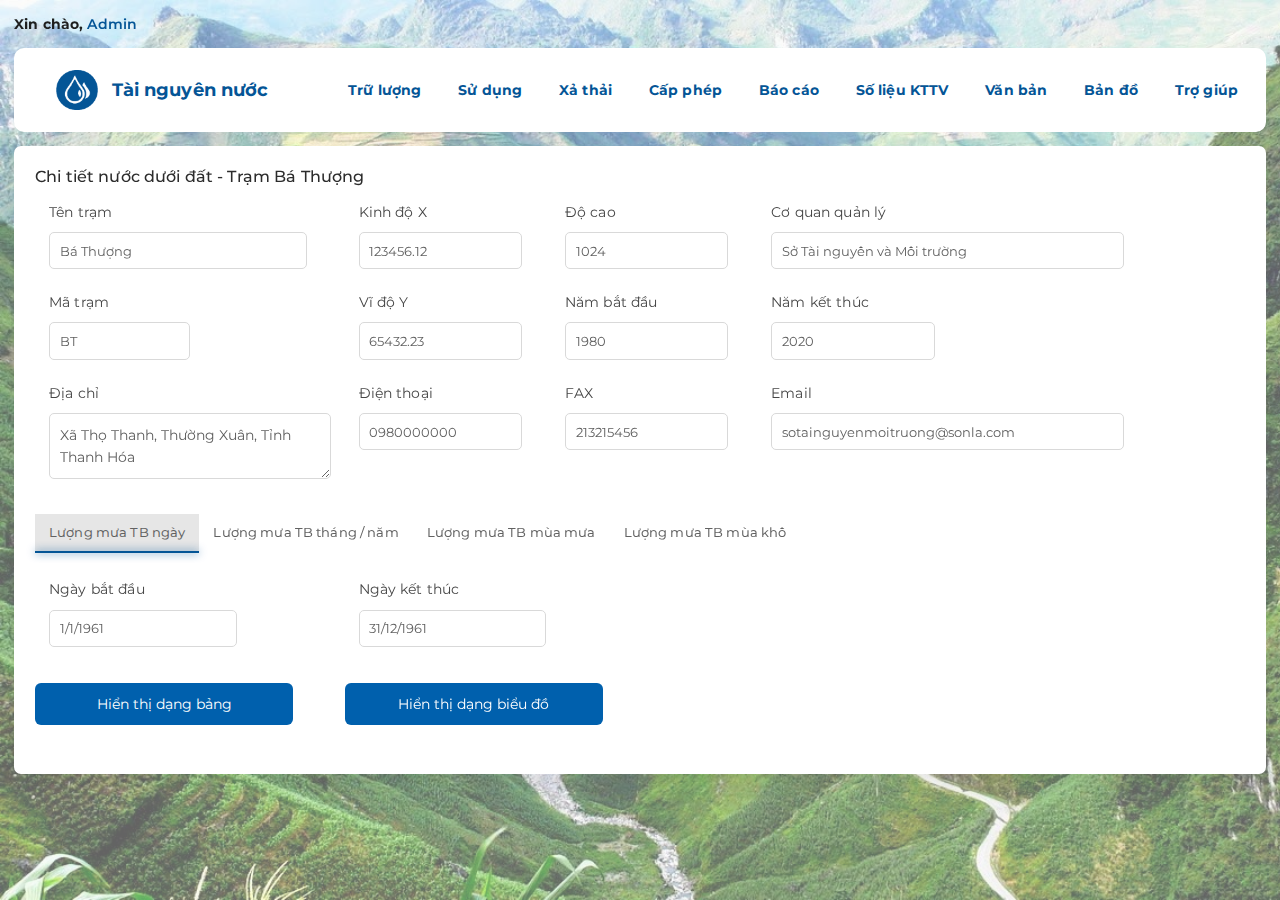
==== commit fa5c52d2: "Remove date, remove icon search" ====
--- a/chi-tiet-nuoc-duoi-dat.html
+++ b/chi-tiet-nuoc-duoi-dat.html
@@ -51,8 +51,6 @@
         }
         .menu-top {
             background-color: #fff;
-            margin: auto;
-            margin: 0 1.5rem;
             border-radius: 10px;    
         }
     </style>
@@ -73,21 +71,10 @@
                         <div class="dropdown-divider"></div><a class="dropdown-item" href="auth-login.html"><i class="feather icon-power"></i> Logout</a>
                     </div>
                 </li>
-                <li class="nav-item nav-search"><a href="#"><i class="ficon feather icon-search"></i></a>
-                    <div class="search-input">
-                        <div class="search-input-icon"><i class="fa fa-search" aria-hidden="true"></i></div>
-                        <input class="input d-none" type="text" placeholder="Tài nguyên nước" tabindex="-1" data-search="template-list">
-                        <div class="search-input-close"><i class="feather icon-x"></i></div>
-                        <ul class="search-list search-list-main ps"><div class="ps__rail-x" style="left: 0px; bottom: 0px;"><div class="ps__thumb-x" tabindex="0" style="left: 0px; width: 0px;"></div></div><div class="ps__rail-y" style="top: 0px; right: 0px;"><div class="ps__thumb-y" tabindex="0" style="top: 0px; height: 0px;"></div></div></ul>
-                    </div>
-                </li>
             </ul>
-            <div class="">
-                <span>Thứ 2, ngày 1/1/2020</span>
-            </div>
             
         </nav>
-        <nav class="menu-top d-flex navbar navbar-expand-lg navbar-light my-1">
+        <nav class="menu-top d-flex navbar navbar-expand-lg navbar-light my-1 mx-1">
             <a class="logo col-md-3 navbar" href="./index.html">
                 <img src="./images/icon/water-icon.png" alt="water-icon" class="col-md-3 w-25">
                 <h4 class="logo-text pl-0 m-auto col-md-9 float-right font-weight-bold">Tài nguyên nước</h4>
@@ -118,7 +105,7 @@
 
     <main>
         <div class="app-content content">
-            <div class="content-wrapper m-0">
+            <div class="content-wrapper m-0 px-1">
                 <div class="content-body">
                     <!-- Dashboard Analytics Start -->
                     <section id="dashboard-analytics">
